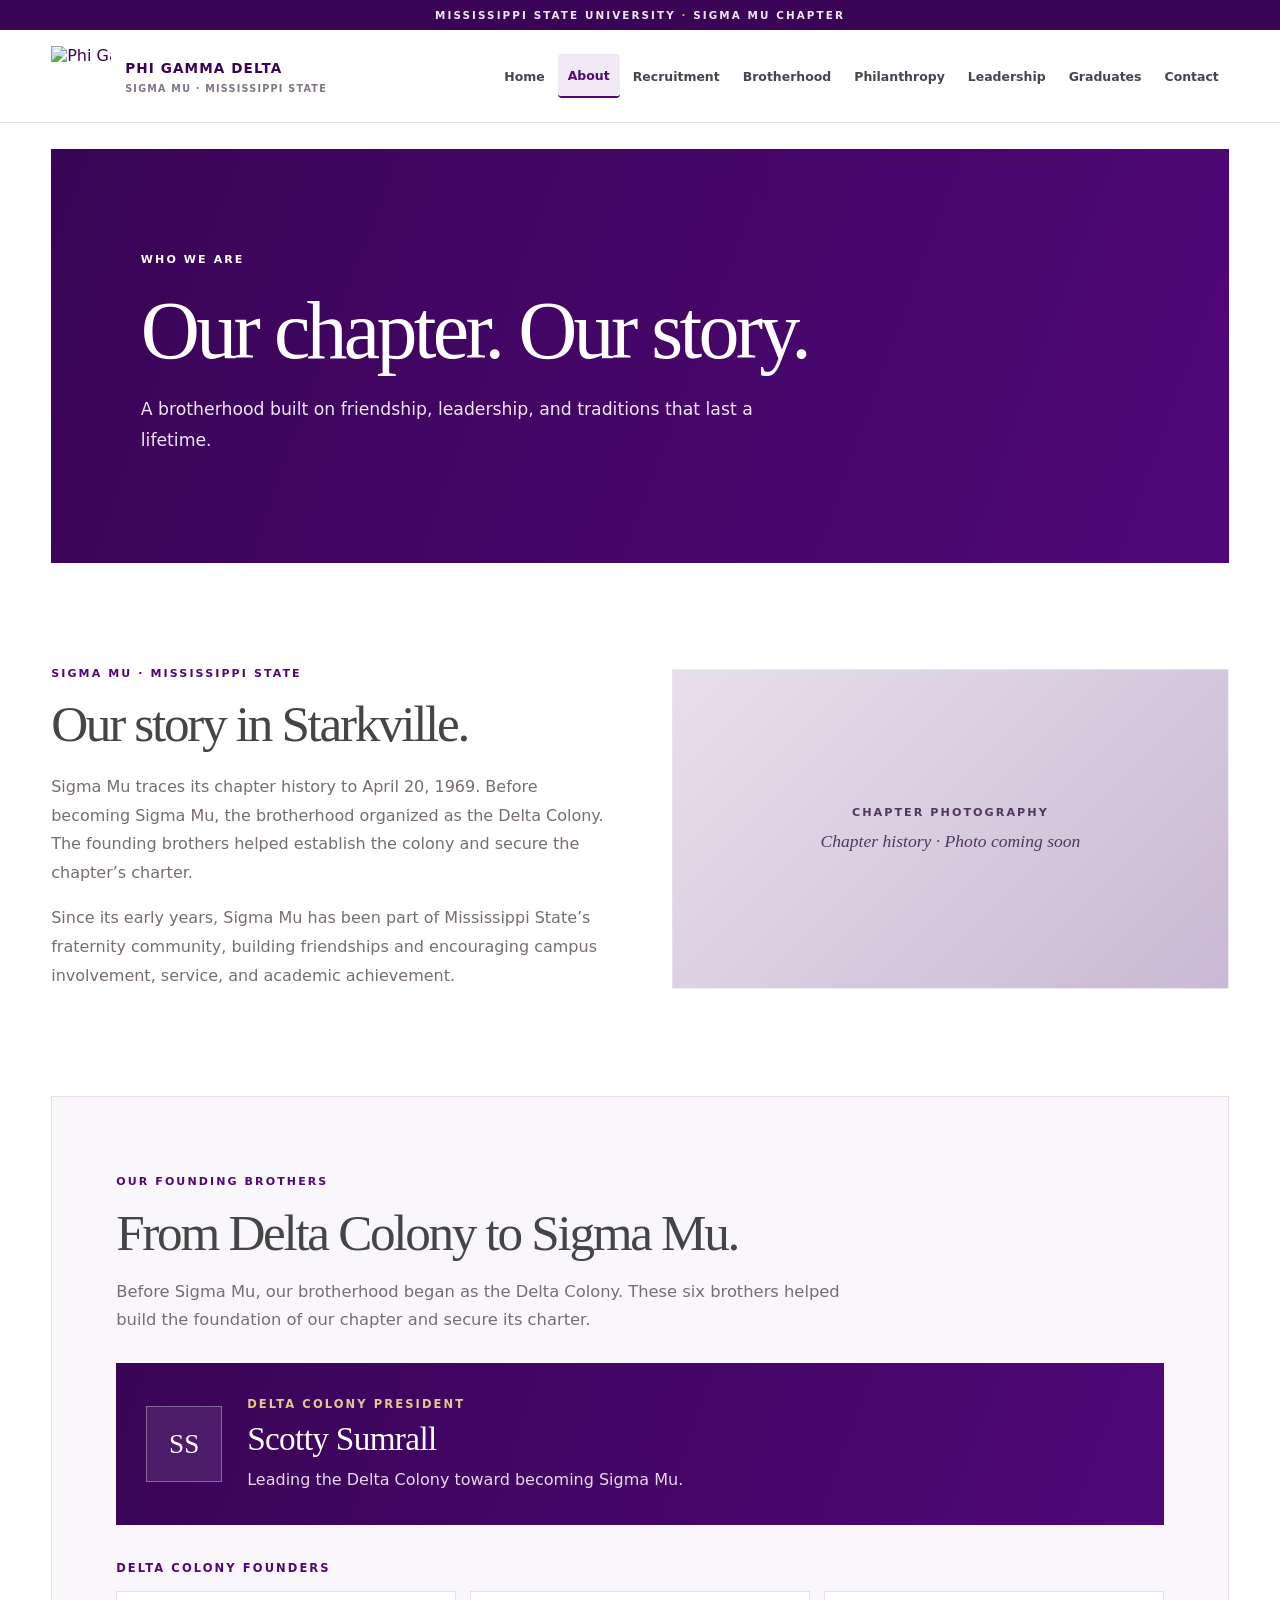
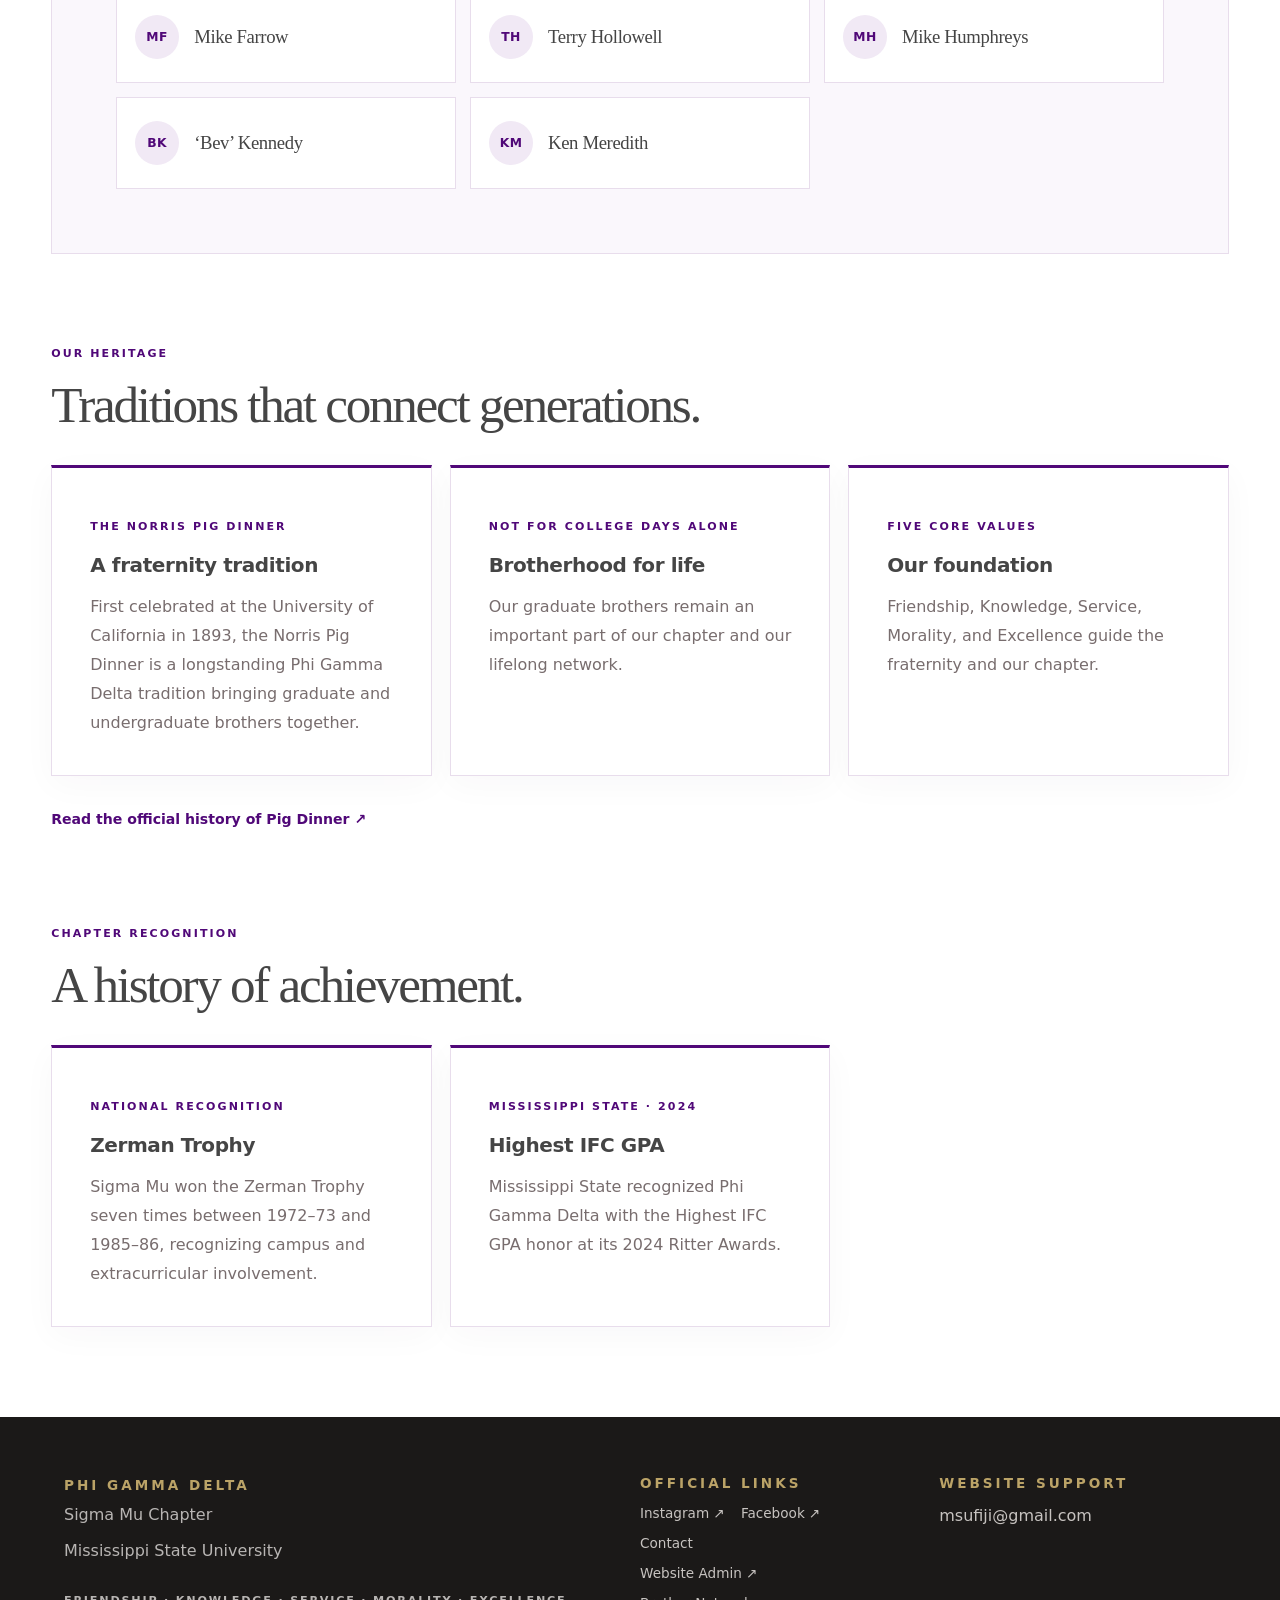
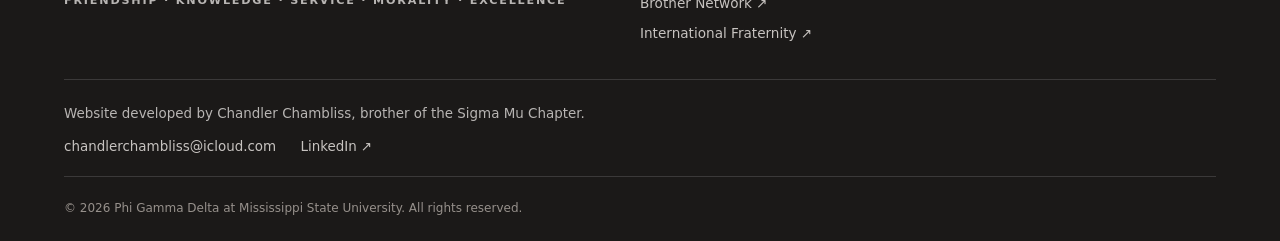
==== about.html @ 1b88b016 "Deploy redesigned Delta Colony founders section" ====
<!doctype html><html lang="en"><head><meta charset="utf-8"><meta name="viewport" content="width=device-width,initial-scale=1"><meta name="theme-color" content="#48206b"><meta name="description" content="Phi Gamma Delta Sigma Mu Chapter at Mississippi State University."><title>About | Phi Gamma Delta · Sigma Mu</title><link rel="stylesheet" href="styles.css?v=20261020-founders-layout2"><link rel="stylesheet" href="site-builder.css"><link rel="icon" type="image/png" href="https://raw.githubusercontent.com/chandrewc/msu-fiji-database/main/Phi%20Gamma%20Delta%20Logo%20Full%20Color%20%28Digital%29%20-%20Icon.png"><link rel="apple-touch-icon" href="https://raw.githubusercontent.com/chandrewc/msu-fiji-database/main/Phi%20Gamma%20Delta%20Logo%20Full%20Color%20%28Digital%29%20-%20Icon.png"></head><body data-page="about"><a class="skip" href="#main">Skip to content</a><div id="site-header"><header class="site-header"><div class="header-inner"><a class="brand" href="index.html"><img class="brand-crest" src="https://raw.githubusercontent.com/chandrewc/msu-fiji-database/main/Phi%20Gamma%20Delta%20Logo%20Full%20Color%20%28Digital%29%20-%20Icon.png" alt="Phi Gamma Delta crest"><span><strong>PHI GAMMA DELTA</strong><small>SIGMA MU · MISSISSIPPI STATE</small></span></a><nav class="site-nav fallback-nav"><a href="index.html">Home</a><a href="about.html">About</a><a href="recruitment.html">Recruitment</a><a href="brotherhood.html">Brotherhood</a><a href="philanthropy.html">Philanthropy</a><a href="leadership.html">Leadership</a><a href="graduates.html">Graduates</a><a href="contact.html">Contact</a></nav></div></header></div><main id="main"><section class="page-banner"><p class="eyebrow">PHI GAMMA DELTA · SIGMA MU</p><h1>About</h1><p>Learn more about the Sigma Mu Chapter at Mississippi State University.</p></section></main><div id="site-footer"><footer><p>Phi Gamma Delta · Sigma Mu · Not for College Days Alone.</p></footer></div><script src="script.js?v=20261020-founders-layout2" defer></script><script type="module" src="site-pages.js?v=20261020-site-revision1"></script></body></html>
---- styles.css ----
:root{--purple:#500878;--royal:#500878;--deep:#390456;--lavender:#f1e9f5;--white:#fff;--cream:#fff;--ink:#454545;--muted:#786d6e;--border:#e8ddec;font-family:"Century Gothic","Avenir Next",Avenir,system-ui,sans-serif;color:var(--ink);background:var(--cream)}*{box-sizing:border-box}html{scroll-behavior:smooth}body{margin:0}a{color:inherit}p{line-height:1.8;color:var(--muted)}h1,h2{font-family:"Minion Pro",Georgia,"Times New Roman",serif;letter-spacing:-.045em;font-weight:500;line-height:1.12}h2{font-size:clamp(2rem,4vw,3.5rem);margin:12px 0 20px}h3{font-size:1.25rem;letter-spacing:-.02em}.skip{position:absolute;left:-9999px}.skip:focus{left:10px;top:10px;background:white;padding:12px;z-index:50}.topline{text-align:center;background:var(--deep);color:#eee5f5;font-size:.65rem;font-weight:800;letter-spacing:.2em;padding:9px}.topline span{color:#c7a6dd}.site-header{position:sticky;top:0;z-index:20;background:#ffffffed;border-bottom:1px solid var(--border);backdrop-filter:blur(14px)}.header-inner{max-width:1400px;margin:auto;padding:15px 4%;min-height:92px;display:flex;align-items:center;justify-content:space-between;gap:20px}.brand{display:flex;gap:14px;align-items:center;text-decoration:none;color:var(--deep);white-space:nowrap}.logo-space{width:56px;height:56px;border:1px dashed #d5c9dc;border-radius:6px;background:#f6f1f9;display:block;flex-shrink:0}.brand strong{font-size:.85rem;letter-spacing:.08em}.brand small{display:block;font-size:.6rem;letter-spacing:.13em;color:#807486;margin-top:6px;font-weight:750}.site-nav{display:flex;align-items:center;gap:3px}.site-nav a{font-size:.78rem;text-decoration:none;font-weight:750;padding:12px 10px;border-radius:4px;color:#4b4252;white-space:nowrap}.site-nav a:hover,.site-nav a[aria-current]{background:var(--lavender);color:var(--purple)}.menu-toggle{display:none;background:var(--purple);color:white;border:0;padding:11px 15px;border-radius:4px;font-weight:700}.eyebrow{font-size:.69rem;letter-spacing:.19em;font-weight:850;color:var(--royal)}main{max-width:1400px;margin:auto;padding:0 4% 90px}.home-hero{display:grid;grid-template-columns:1.12fr .88fr;background:linear-gradient(120deg,#390456,#500878 65%,#67358b);min-height:570px;color:white;margin-top:26px;overflow:hidden}.hero-copy{padding:clamp(35px,5.5vw,88px);display:flex;flex-direction:column;justify-content:center}.hero-copy .eyebrow,.feature-band .eyebrow,.page-banner .eyebrow{color:#dac3eb}.hero-copy h1{font-size:clamp(3.2rem,5.3vw,5.8rem);margin:16px 0 22px;color:white}.hero-copy h1 em{font-weight:400;font-style:italic;color:#e7d8f0}.hero-copy p:not(.eyebrow){color:#eee5f6;max-width:510px;font-size:1.05rem}.hero-visual{padding:24px;display:flex;min-height:420px}.photo-slot{background:linear-gradient(135deg,#e8dfec,#c9b9d3);border:1px solid #ffffff88;width:100%;min-height:320px;display:flex;flex-direction:column;align-items:center;justify-content:center;gap:12px;text-align:center;padding:30px;color:#51375f}.photo-slot span{font-size:.7rem;letter-spacing:.18em;font-weight:850}.photo-slot small{font-family:Georgia,serif;font-style:italic;font-size:1.1rem}.hero-visual .photo-slot{background:linear-gradient(145deg,#9275ac,#e1d1e9);border:1px solid #ffffff4d}.actions{display:flex;flex-wrap:wrap;gap:12px;margin-top:24px}.btn{display:inline-block;text-decoration:none;padding:15px 23px;border-radius:4px;font-size:.85rem;font-weight:800;transition:transform .2s,box-shadow .2s}.btn:hover{transform:translateY(-2px);box-shadow:0 8px 20px #130b2120}.btn-white{background:white;color:var(--purple)}.btn-outline{border:1px solid #d8c4e5;color:white}.btn-purple{background:var(--purple);color:white}.text-link{display:inline-block;color:var(--purple);font-weight:800;font-size:.88rem;text-decoration:none;margin-top:15px}.text-link:hover{text-decoration:underline}.section,.welcome{margin-top:90px}.split{display:grid;grid-template-columns:1fr 1fr;gap:clamp(28px,5vw,80px);align-items:center}.welcome{padding:12px 2%}.welcome p{font-size:1.03rem}.cards{display:grid;grid-template-columns:repeat(3,minmax(0,1fr));gap:18px;margin-top:32px}.card{background:white;border:1px solid var(--border);padding:clamp(24px,3vw,38px);box-shadow:0 9px 32px #34213e08}.card h3{margin:16px 0 12px}.card p{margin-bottom:0}.feature-band{margin-top:95px;background:linear-gradient(120deg,#390456,#500878);color:white;padding:clamp(35px,5vw,65px);display:flex;align-items:center;justify-content:space-between;gap:25px}.feature-band h2{color:white}.feature-band p:not(.eyebrow){color:#e8d9f2}.feature-band .btn{flex-shrink:0}.page-banner{margin-top:26px;background:linear-gradient(110deg,#390456,#500878);padding:clamp(48px,7vw,90px);color:white}.page-banner h1{font-size:clamp(3.3rem,6.4vw,6.5rem);margin:15px 0}.page-banner p:not(.eyebrow){color:#f0e6f7;font-size:1.08rem;max-width:670px}.muted{font-size:.88rem}footer{background:#390456;color:#eee7f4;padding:60px 4% 22px}.footer-inner{max-width:1290px;margin:auto;display:flex;justify-content:space-between;gap:30px}.footer-inner strong{letter-spacing:.12em}.footer-inner p{color:#cfc3d7;margin:7px 0}.footer-inner .motto{font-family:Georgia,serif;font-size:1.4rem;font-style:italic;margin-top:25px}.footer-links{display:grid;grid-template-columns:repeat(2,auto);gap:18px 35px;align-content:start}.footer-links a{text-decoration:none;color:#f1e7f7;font-size:.85rem}.copyright{max-width:1290px;margin:55px auto 0;padding-top:20px;border-top:1px solid #ffffff26;color:#baaac5;font-size:.75rem}@media(max-width:1150px){.site-nav a{padding:10px 7px;font-size:.73rem}.brand strong{font-size:.76rem}}@media(max-width:950px){.header-inner{min-height:75px;flex-wrap:wrap}.menu-toggle{display:block;margin-left:auto}.site-nav{display:none;flex-direction:column;align-items:stretch;width:100%;padding:10px 0}.site-nav.open{display:flex}.site-nav a{padding:12px;font-size:.85rem}.home-hero{grid-template-columns:1fr}.hero-visual{min-height:300px}.hero-visual .photo-slot{min-height:290px}.cards{grid-template-columns:repeat(2,minmax(0,1fr))}}@media(max-width:620px){.topline{font-size:.55rem}.brand strong{font-size:.7rem}.brand small{font-size:.52rem}.logo-space{width:44px;height:44px}.hero-copy{padding:40px 28px}.hero-copy h1{font-size:clamp(2.9rem,11vw,4.2rem)}.hero-visual{padding:14px;min-height:250px}.hero-visual .photo-slot{min-height:230px}.split,.cards{grid-template-columns:1fr}.section,.welcome{margin-top:55px}.feature-band{margin-top:60px;flex-direction:column;align-items:flex-start}.page-banner{padding:48px 30px}.footer-inner{flex-direction:column}.footer-links{grid-template-columns:1fr 1fr}}
/* Official crest displayed in original colors, without modification */
.brand-crest{width:60px;height:60px;object-fit:contain;flex-shrink:0;display:block}
@media(max-width:620px){.brand-crest{width:46px;height:46px}}

/* Phi Gamma Delta 2021 graphic standards: Pantone 2607 C / #500878, supplemental #454545 #786d6e #dba900 */
:root{--gold:#dba900}
.eyebrow{color:var(--purple)}.hero-copy .eyebrow,.feature-band .eyebrow,.page-banner .eyebrow{color:#fff}
.topline span{color:var(--gold)}
.card{border-top:3px solid var(--purple)}
.btn-white{color:#500878}
.site-nav a[aria-current]{border-bottom:2px solid var(--purple)}

/* Center the last two values in the five-value grid. */
.section:has(> .cards > .card:nth-child(5)) > .cards > .card:nth-child(4){grid-column:1 / 2}
.section:has(> .cards > .card:nth-child(5)) > .cards > .card:nth-child(5){grid-column:2 / 3}
@media(min-width:801px){.section:has(> .cards > .card:nth-child(5)) > .cards{grid-template-columns:repeat(6,minmax(0,1fr))}.section:has(> .cards > .card:nth-child(5)) > .cards > .card{grid-column:span 2}.section:has(> .cards > .card:nth-child(5)) > .cards > .card:nth-child(4){grid-column:2 / span 2}.section:has(> .cards > .card:nth-child(5)) > .cards > .card:nth-child(5){grid-column:4 / span 2}}
@media(max-width:800px){.section:has(> .cards > .card:nth-child(5)) > .cards > .card:nth-child(4),.section:has(> .cards > .card:nth-child(5)) > .cards > .card:nth-child(5){grid-column:auto}}
.philanthropy-events .photo-slot,.officer-grid .photo-slot{min-height:220px}.officer-grid .card{text-align:center}

/* Mobile usability: navigation, touch targets, responsive content and overflow. */
html,body{max-width:100%;overflow-x:clip}
img,video,iframe{max-width:100%}
.site-header .header-inner{min-width:0}
.site-nav a{min-height:44px;display:inline-flex;align-items:center}.menu-toggle{min-height:44px;align-items:center;justify-content:center}
@media(max-width:950px){
 .site-header .header-inner{flex-wrap:wrap;min-height:76px;position:relative}
 .site-header .brand{min-width:0;max-width:calc(100% - 100px);white-space:normal}
 .site-header .brand strong{overflow-wrap:anywhere}
 .site-header .menu-toggle{display:inline-flex;align-items:center;justify-content:center;margin-left:auto}
 .site-header .site-nav{display:none;flex-basis:100%;width:100%;flex-direction:column;align-items:stretch;gap:3px;padding:12px 0 5px;border-top:1px solid var(--border)}
 .site-header .site-nav.open{display:flex}
 .site-header .site-nav a{width:100%;padding:12px 14px;font-size:.95rem}
}
@media(max-width:700px){
 .site-header .header-inner{padding:10px 4%}
 .site-header .brand-crest{width:44px;height:44px}
 .topline{letter-spacing:.08em}
 .home-hero,.split,.cards,.footer-inner{grid-template-columns:minmax(0,1fr)}
 .home-hero>* ,.split>* ,.cards>*{min-width:0}
 .hero-copy h1,.page-banner h1{overflow-wrap:break-word;font-size:clamp(2.25rem,9vw,3.5rem)}
 .hero-copy,.page-banner{padding:36px 22px}
 .section,.welcome{padding-left:18px;padding-right:18px}
 .section .cards{grid-template-columns:minmax(0,1fr)}
 .section .cards .card{grid-column:auto!important}
 .actions{display:flex;flex-wrap:wrap;gap:12px}
 .actions .btn{max-width:100%;white-space:normal;text-align:center}
 .feature-band{padding:35px 22px}
 .footer-links{grid-template-columns:repeat(2,minmax(0,1fr))}
 .footer-links a{overflow-wrap:anywhere}
}
@media(max-width:390px){.footer-links{grid-template-columns:1fr}.brand small{letter-spacing:.04em}.topline{font-size:.52rem}}

/* Responsive layout consistency: desktop navigation stays desktop until 950px.
   Previous shared touch-target rule accidentally made mobile toggle visible on desktop. */
@media(min-width:951px){
 .site-header .menu-toggle{display:none!important}
 .site-header .header-inner{flex-wrap:nowrap}
 .site-header .site-nav{display:flex!important;flex-direction:row;align-items:center;flex-basis:auto;width:auto;border-top:0;padding:0;gap:3px}
 .site-header .site-nav a{width:auto;white-space:nowrap}
 .home-hero{grid-template-columns:1.12fr .88fr}
}
@media(max-width:950px){
 .site-header .menu-toggle{display:inline-flex}
 .site-header .site-nav{display:none}
 .site-header .site-nav.open{display:flex}
 .site-header .site-nav a{display:flex}
 .home-hero{grid-template-columns:minmax(0,1fr)}
 .site-header .header-inner{gap:12px}
}
@media(max-width:700px){
 .footer-inner{display:flex;flex-direction:column;gap:30px}
 .feature-band{flex-direction:column;align-items:flex-start}
 .feature-band .btn{flex-shrink:1}
 .home-hero{min-height:0}
 .hero-visual{min-height:260px}
 .site-header .brand{max-width:calc(100% - 110px)}
}

/* Recruitment chair portrait: full image, responsive alongside introduction. */
.rush-chair{align-items:center}.rush-chair-photo{min-width:0}.rush-chair-photo img{display:block;width:100%;max-height:660px;object-fit:contain;object-position:center;background:#f1e9f5;border-radius:5px}.rush-chair a[href^='tel:']{color:#500878;font-weight:800}@media(max-width:950px){.rush-chair{grid-template-columns:minmax(0,1fr)}.rush-chair-photo img{max-height:540px}}

/* Photos placed through the original-layout editor retain responsive proportions. */
.original-uploaded-photo{display:block;width:100%;height:auto;max-height:650px;object-fit:contain;border-radius:5px;margin:0 auto}

/* Dynamic chapter cabinet and executive profiles */
.chapter-officer-section .officer-grid{display:grid;grid-template-columns:repeat(auto-fit,minmax(220px,1fr));gap:22px}.chapter-officer-section .officer-card{min-width:0}.chapter-officer-photo{width:100%;height:245px;object-fit:cover;border-radius:4px;margin-bottom:14px}.chapter-officer-section .officer-card h3{margin:8px 0}.chapter-officer-section .officer-card p{margin:0}.chapter-recruitment-dates p{white-space:pre-line}@media(max-width:650px){.chapter-officer-section .officer-grid{grid-template-columns:1fr 1fr;gap:12px}.chapter-officer-photo{height:175px}}@media(max-width:430px){.chapter-officer-section .officer-grid{grid-template-columns:1fr}}

/* Responsive images managed through the chapter website dashboard */
.managed-site-photo{display:block;width:100%;max-width:100%;height:auto;max-height:600px;object-fit:cover;border-radius:5px}.philanthropy-events .managed-site-photo{height:230px;object-fit:cover}.home-hero .managed-site-photo{height:100%;min-height:300px;object-fit:cover}.brother-of-month .managed-site-photo{max-height:430px}.rush-chair-photo img{max-width:100%;height:auto;object-fit:cover}@media(max-width:700px){.home-hero .managed-site-photo{min-height:220px}.philanthropy-events .managed-site-photo{height:200px}}

/* Updated chapter footer inspired by the supplied reference, using Sigma Mu branding */
.chapter-footer{background:#1b1918;color:#d6d1ca;padding:58px 5% 26px}.chapter-footer .footer-inner{max-width:1320px;display:grid;grid-template-columns:minmax(0,1.6fr) minmax(190px,.75fr) minmax(230px,.85fr);gap:55px}.chapter-footer strong{color:#bba367;font-size:.85rem;letter-spacing:.22em}.chapter-footer p{color:#b8b5b3}.chapter-footer .footer-values{letter-spacing:.16em;font-size:.7rem;font-weight:700;margin-top:25px}.chapter-footer .footer-links{display:flex;flex-direction:column;gap:14px}.chapter-footer a{color:#c7c3c0;text-decoration:none;overflow-wrap:anywhere}.chapter-footer a:hover{color:white;text-decoration:underline}.chapter-footer .footer-social{display:flex;gap:16px;flex-wrap:wrap}.chapter-footer .footer-support{display:flex;flex-direction:column;gap:15px}.chapter-footer .footer-credit{max-width:1320px;margin:38px auto 0;padding:22px 0;border-top:1px solid #ffffff24;border-bottom:1px solid #ffffff24;font-size:.84rem}.chapter-footer .footer-credit p{margin:0 0 12px}.chapter-footer .footer-credit a{display:inline-block;margin-right:20px}.chapter-footer .copyright{max-width:1320px;margin:0 auto;border:0;padding-top:24px;color:#96908b}
.contact-top-grid{display:grid;grid-template-columns:1fr 1fr;gap:25px}.contact-top-grid .card{min-height:280px}.contact-top-grid .card h2{font-size:clamp(1.7rem,3vw,2.4rem)}.contact-card-grid{display:grid;grid-template-columns:repeat(4,minmax(0,1fr));gap:20px}.contact-card-grid .card{display:flex;flex-direction:column;gap:8px;min-width:0}.contact-card-grid .card h3{margin:0}.contact-card-grid .card p{margin:0}.contact-card-grid .contact-email{margin-top:auto;padding-top:20px;color:var(--purple);overflow-wrap:anywhere;font-size:.88rem;font-weight:700}.officer-email{display:block;margin-top:12px;color:var(--purple);overflow-wrap:anywhere}.philanthropy-impact .impact-feature{padding:35px;background:#f5eff9;border-left:5px solid var(--purple)}.impact-number{display:block;color:var(--purple);font-size:clamp(2.6rem,6vw,4.8rem);font-family:Georgia,serif}.impact-year-grid{display:grid;grid-template-columns:repeat(auto-fit,minmax(210px,1fr));gap:16px}.impact-year-grid .card strong{font-size:1.8rem;color:var(--purple)}
@media(max-width:900px){.chapter-footer .footer-inner{grid-template-columns:1fr 1fr}.chapter-footer .footer-about{grid-column:1/-1}.contact-card-grid{grid-template-columns:repeat(2,minmax(0,1fr))}}
@media(max-width:620px){.chapter-footer .footer-inner,.contact-top-grid,.contact-card-grid{grid-template-columns:1fr}.chapter-footer .footer-about{grid-column:auto}.contact-top-grid .card{min-height:auto}}

/* Delta Colony founding brothers */
.delta-founders{background:#faf7fc;border:1px solid #e8ddec;padding:clamp(26px,5vw,64px)}.founders-heading{max-width:760px;margin-bottom:30px}.founders-heading h2{margin:12px 0 16px}.founders-heading>p:last-child{font-size:1.02rem;line-height:1.7}.founder-president{display:flex;align-items:center;gap:25px;background:linear-gradient(110deg,#390456,#500878);padding:30px;color:white;margin:24px 0 36px}.founder-president h3{font-family:Georgia,serif;font-size:clamp(1.5rem,2.6vw,2.1rem);font-weight:400;margin:8px 0}.founder-president p{color:#e7d8ee;margin:0}.founder-monogram{width:76px;height:76px;flex:0 0 76px;display:grid;place-items:center;border:1px solid #ffffff55;background:#ffffff18;color:white;font-family:Georgia,serif;font-size:1.7rem}.founder-role,.founders-group-label{font-size:.72rem;letter-spacing:.18em;font-weight:850}.founder-role{color:#e2c98b}.founders-group-label{color:#500878;margin-bottom:16px}.founders-list{display:grid;grid-template-columns:repeat(3,minmax(0,1fr));gap:14px}.founder-person{display:flex;align-items:center;gap:15px;min-height:92px;background:#fff;border:1px solid #e8ddec;padding:16px 18px}.founder-person h3{font-family:Georgia,serif;font-size:1.17rem;font-weight:500;line-height:1.25;margin:0}.founder-initials{display:grid;place-items:center;flex:0 0 44px;width:44px;height:44px;border-radius:50%;background:#f1e9f5;color:#500878;font-size:.77rem;font-weight:800;letter-spacing:.04em}@media(max-width:850px){.founders-list{grid-template-columns:repeat(2,minmax(0,1fr))}}@media(max-width:560px){.founders-list{grid-template-columns:1fr}.founder-president{padding:22px;gap:16px}.founder-monogram{width:55px;height:55px;flex-basis:55px;font-size:1.25rem}.founder-person{min-height:76px}}
---- site-builder.css ----
.site-block{margin:0 auto;padding:65px 5%;color:#454545}.site-block-inner{max-width:1250px;margin:auto}.site-block h1,.site-block h2{font-family:"Minion Pro",Georgia,serif;line-height:1.12}.site-block h1{font-size:clamp(2.8rem,6vw,5.6rem)}.site-block h2{font-size:clamp(2rem,4vw,3.5rem)}.site-block p{font-size:1.06rem;line-height:1.8}.site-block .site-photo{max-width:100%;width:100%;object-fit:cover;border-radius:5px;max-height:600px}.site-block.hero{background:#500878;color:white;min-height:380px}.site-block.hero p,.site-block.purple-bg p{color:#f0e5f5}.site-block.hero .site-block-inner,.site-block.split .site-block-inner{display:grid;grid-template-columns:repeat(2,minmax(0,1fr));gap:48px;align-items:center}.site-block.hero .site-block-inner:not(:has(img)){display:block;max-width:1100px}.site-block.hero h1{color:white}.site-block.purple-bg{background:#500878;color:white}.site-block.soft-bg{background:#f1e9f5}.site-block.centered{text-align:center}.site-block .site-eyebrow{font-weight:800;text-transform:uppercase;letter-spacing:.14em;font-size:.75rem;color:#dba900}.site-block .btn{display:inline-block;margin-top:15px}.site-block.purple-bg .btn,.site-block.hero .btn{background:white;color:#500878}.site-block.image{padding:30px 5%}.site-block.image .site-photo{max-height:800px}.site-card-grid{display:grid;grid-template-columns:repeat(3,minmax(0,1fr));gap:24px;margin-top:26px}.site-card{padding:25px;border:1px solid #e8ddec;border-top:4px solid #500878;border-radius:6px;background:white;color:#454545}.site-card p{color:#786d6e}.site-card img{height:200px}.site-block.quote blockquote{font-family:Georgia,serif;font-size:clamp(2rem,4vw,3.6rem);line-height:1.3;margin:0}.site-block.spacer{padding:0}.site-block.space-small{height:30px}.site-block.space-medium{height:70px}.site-block.space-large{height:130px}@media(max-width:800px){.site-block.hero .site-block-inner,.site-block.split .site-block-inner{grid-template-columns:1fr}.site-card-grid{grid-template-columns:1fr}.site-block{padding:42px 6%}}
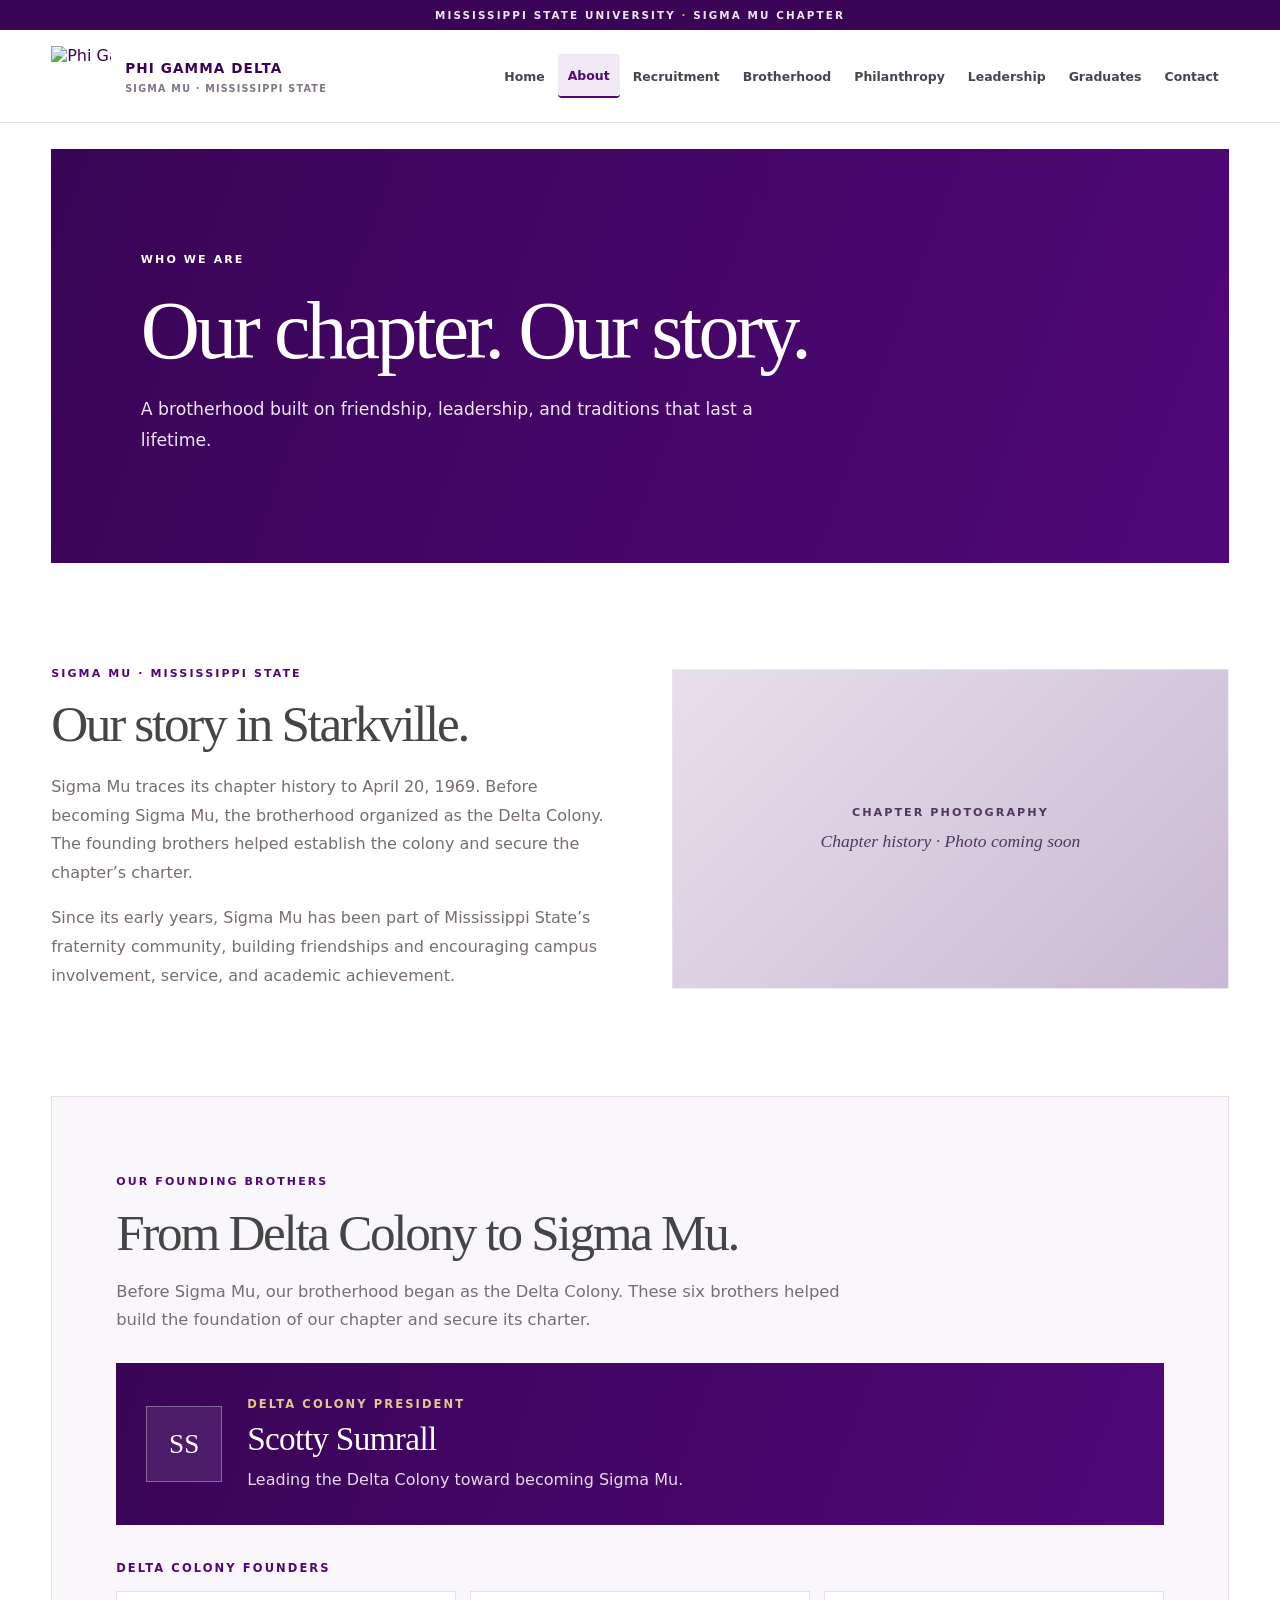
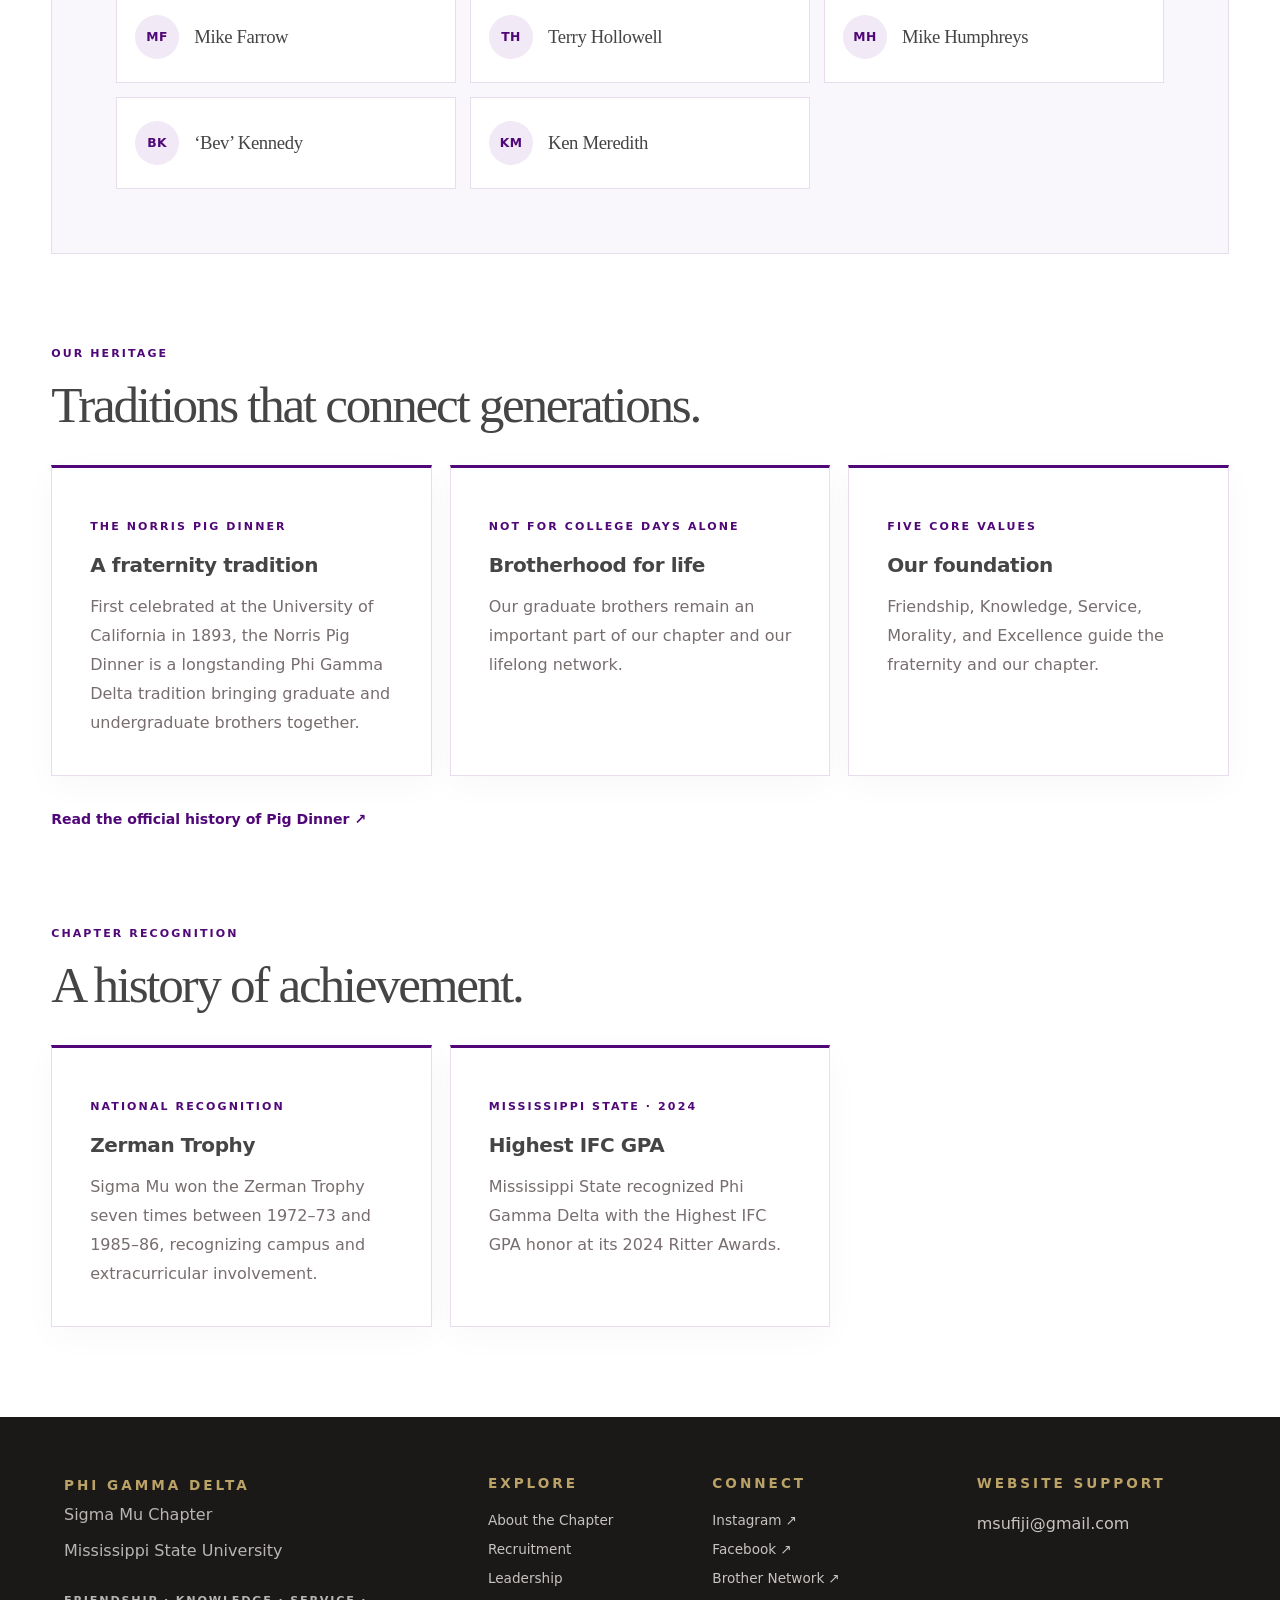
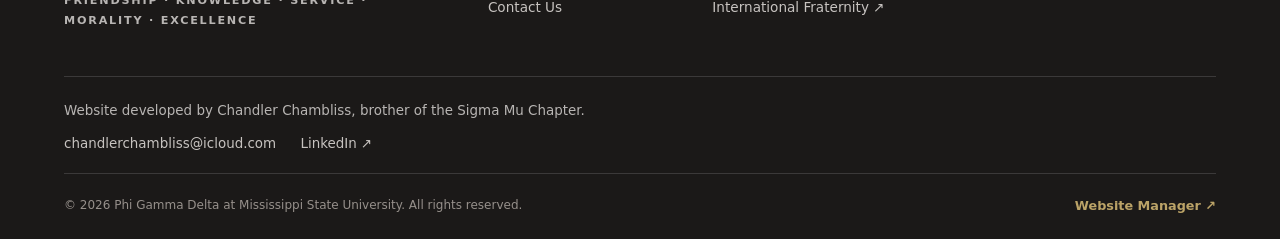
==== commit fd9c4d7c: "Deploy reorganized footer links" ====
--- a/about.html
+++ b/about.html
@@ -1 +1 @@
-<!doctype html><html lang="en"><head><meta charset="utf-8"><meta name="viewport" content="width=device-width,initial-scale=1"><meta name="theme-color" content="#48206b"><meta name="description" content="Phi Gamma Delta Sigma Mu Chapter at Mississippi State University."><title>About | Phi Gamma Delta · Sigma Mu</title><link rel="stylesheet" href="styles.css?v=20261020-founders-layout2"><link rel="stylesheet" href="site-builder.css"><link rel="icon" type="image/png" href="https://raw.githubusercontent.com/chandrewc/msu-fiji-database/main/Phi%20Gamma%20Delta%20Logo%20Full%20Color%20%28Digital%29%20-%20Icon.png"><link rel="apple-touch-icon" href="https://raw.githubusercontent.com/chandrewc/msu-fiji-database/main/Phi%20Gamma%20Delta%20Logo%20Full%20Color%20%28Digital%29%20-%20Icon.png"></head><body data-page="about"><a class="skip" href="#main">Skip to content</a><div id="site-header"><header class="site-header"><div class="header-inner"><a class="brand" href="index.html"><img class="brand-crest" src="https://raw.githubusercontent.com/chandrewc/msu-fiji-database/main/Phi%20Gamma%20Delta%20Logo%20Full%20Color%20%28Digital%29%20-%20Icon.png" alt="Phi Gamma Delta crest"><span><strong>PHI GAMMA DELTA</strong><small>SIGMA MU · MISSISSIPPI STATE</small></span></a><nav class="site-nav fallback-nav"><a href="index.html">Home</a><a href="about.html">About</a><a href="recruitment.html">Recruitment</a><a href="brotherhood.html">Brotherhood</a><a href="philanthropy.html">Philanthropy</a><a href="leadership.html">Leadership</a><a href="graduates.html">Graduates</a><a href="contact.html">Contact</a></nav></div></header></div><main id="main"><section class="page-banner"><p class="eyebrow">PHI GAMMA DELTA · SIGMA MU</p><h1>About</h1><p>Learn more about the Sigma Mu Chapter at Mississippi State University.</p></section></main><div id="site-footer"><footer><p>Phi Gamma Delta · Sigma Mu · Not for College Days Alone.</p></footer></div><script src="script.js?v=20261020-founders-layout2" defer></script><script type="module" src="site-pages.js?v=20261020-site-revision1"></script></body></html>+<!doctype html><html lang="en"><head><meta charset="utf-8"><meta name="viewport" content="width=device-width,initial-scale=1"><meta name="theme-color" content="#48206b"><meta name="description" content="Phi Gamma Delta Sigma Mu Chapter at Mississippi State University."><title>About | Phi Gamma Delta · Sigma Mu</title><link rel="stylesheet" href="styles.css?v=20261020-footer-nav4"><link rel="stylesheet" href="site-builder.css"><link rel="icon" type="image/png" href="https://raw.githubusercontent.com/chandrewc/msu-fiji-database/main/Phi%20Gamma%20Delta%20Logo%20Full%20Color%20%28Digital%29%20-%20Icon.png"><link rel="apple-touch-icon" href="https://raw.githubusercontent.com/chandrewc/msu-fiji-database/main/Phi%20Gamma%20Delta%20Logo%20Full%20Color%20%28Digital%29%20-%20Icon.png"></head><body data-page="about"><a class="skip" href="#main">Skip to content</a><div id="site-header"><header class="site-header"><div class="header-inner"><a class="brand" href="index.html"><img class="brand-crest" src="https://raw.githubusercontent.com/chandrewc/msu-fiji-database/main/Phi%20Gamma%20Delta%20Logo%20Full%20Color%20%28Digital%29%20-%20Icon.png" alt="Phi Gamma Delta crest"><span><strong>PHI GAMMA DELTA</strong><small>SIGMA MU · MISSISSIPPI STATE</small></span></a><nav class="site-nav fallback-nav"><a href="index.html">Home</a><a href="about.html">About</a><a href="recruitment.html">Recruitment</a><a href="brotherhood.html">Brotherhood</a><a href="philanthropy.html">Philanthropy</a><a href="leadership.html">Leadership</a><a href="graduates.html">Graduates</a><a href="contact.html">Contact</a></nav></div></header></div><main id="main"><section class="page-banner"><p class="eyebrow">PHI GAMMA DELTA · SIGMA MU</p><h1>About</h1><p>Learn more about the Sigma Mu Chapter at Mississippi State University.</p></section></main><div id="site-footer"><footer><p>Phi Gamma Delta · Sigma Mu · Not for College Days Alone.</p></footer></div><script src="script.js?v=20261020-footer-nav4" defer></script><script type="module" src="site-pages.js?v=20261020-site-revision1"></script></body></html>
--- a/styles.css
+++ b/styles.css
@@ -97,3 +97,6 @@
 
 /* Delta Colony founding brothers */
 .delta-founders{background:#faf7fc;border:1px solid #e8ddec;padding:clamp(26px,5vw,64px)}.founders-heading{max-width:760px;margin-bottom:30px}.founders-heading h2{margin:12px 0 16px}.founders-heading>p:last-child{font-size:1.02rem;line-height:1.7}.founder-president{display:flex;align-items:center;gap:25px;background:linear-gradient(110deg,#390456,#500878);padding:30px;color:white;margin:24px 0 36px}.founder-president h3{font-family:Georgia,serif;font-size:clamp(1.5rem,2.6vw,2.1rem);font-weight:400;margin:8px 0}.founder-president p{color:#e7d8ee;margin:0}.founder-monogram{width:76px;height:76px;flex:0 0 76px;display:grid;place-items:center;border:1px solid #ffffff55;background:#ffffff18;color:white;font-family:Georgia,serif;font-size:1.7rem}.founder-role,.founders-group-label{font-size:.72rem;letter-spacing:.18em;font-weight:850}.founder-role{color:#e2c98b}.founders-group-label{color:#500878;margin-bottom:16px}.founders-list{display:grid;grid-template-columns:repeat(3,minmax(0,1fr));gap:14px}.founder-person{display:flex;align-items:center;gap:15px;min-height:92px;background:#fff;border:1px solid #e8ddec;padding:16px 18px}.founder-person h3{font-family:Georgia,serif;font-size:1.17rem;font-weight:500;line-height:1.25;margin:0}.founder-initials{display:grid;place-items:center;flex:0 0 44px;width:44px;height:44px;border-radius:50%;background:#f1e9f5;color:#500878;font-size:.77rem;font-weight:800;letter-spacing:.04em}@media(max-width:850px){.founders-list{grid-template-columns:repeat(2,minmax(0,1fr))}}@media(max-width:560px){.founders-list{grid-template-columns:1fr}.founder-president{padding:22px;gap:16px}.founder-monogram{width:55px;height:55px;flex-basis:55px;font-size:1.25rem}.founder-person{min-height:76px}}
+
+/* Footer navigation organization */
+.chapter-footer .footer-inner{margin:0 auto;grid-template-columns:minmax(220px,1.45fr) minmax(135px,.7fr) minmax(155px,.85fr) minmax(200px,.9fr);gap:clamp(22px,3vw,52px)}.chapter-footer .footer-links{gap:13px}.chapter-footer .footer-links strong,.chapter-footer .footer-support strong{margin-bottom:8px}.chapter-footer .copyright{display:flex;align-items:center;justify-content:space-between;gap:16px;flex-wrap:wrap}.chapter-footer .footer-manager-link{color:#bba367;font-size:.8rem;font-weight:700;white-space:nowrap}@media(max-width:1000px){.chapter-footer .footer-inner{grid-template-columns:repeat(2,minmax(0,1fr))}.chapter-footer .footer-about{grid-column:auto}}@media(max-width:560px){.chapter-footer .footer-inner{grid-template-columns:1fr 1fr;gap:32px 18px}.chapter-footer .footer-about,.chapter-footer .footer-support{grid-column:1/-1}.chapter-footer .copyright{align-items:flex-start;flex-direction:column}}
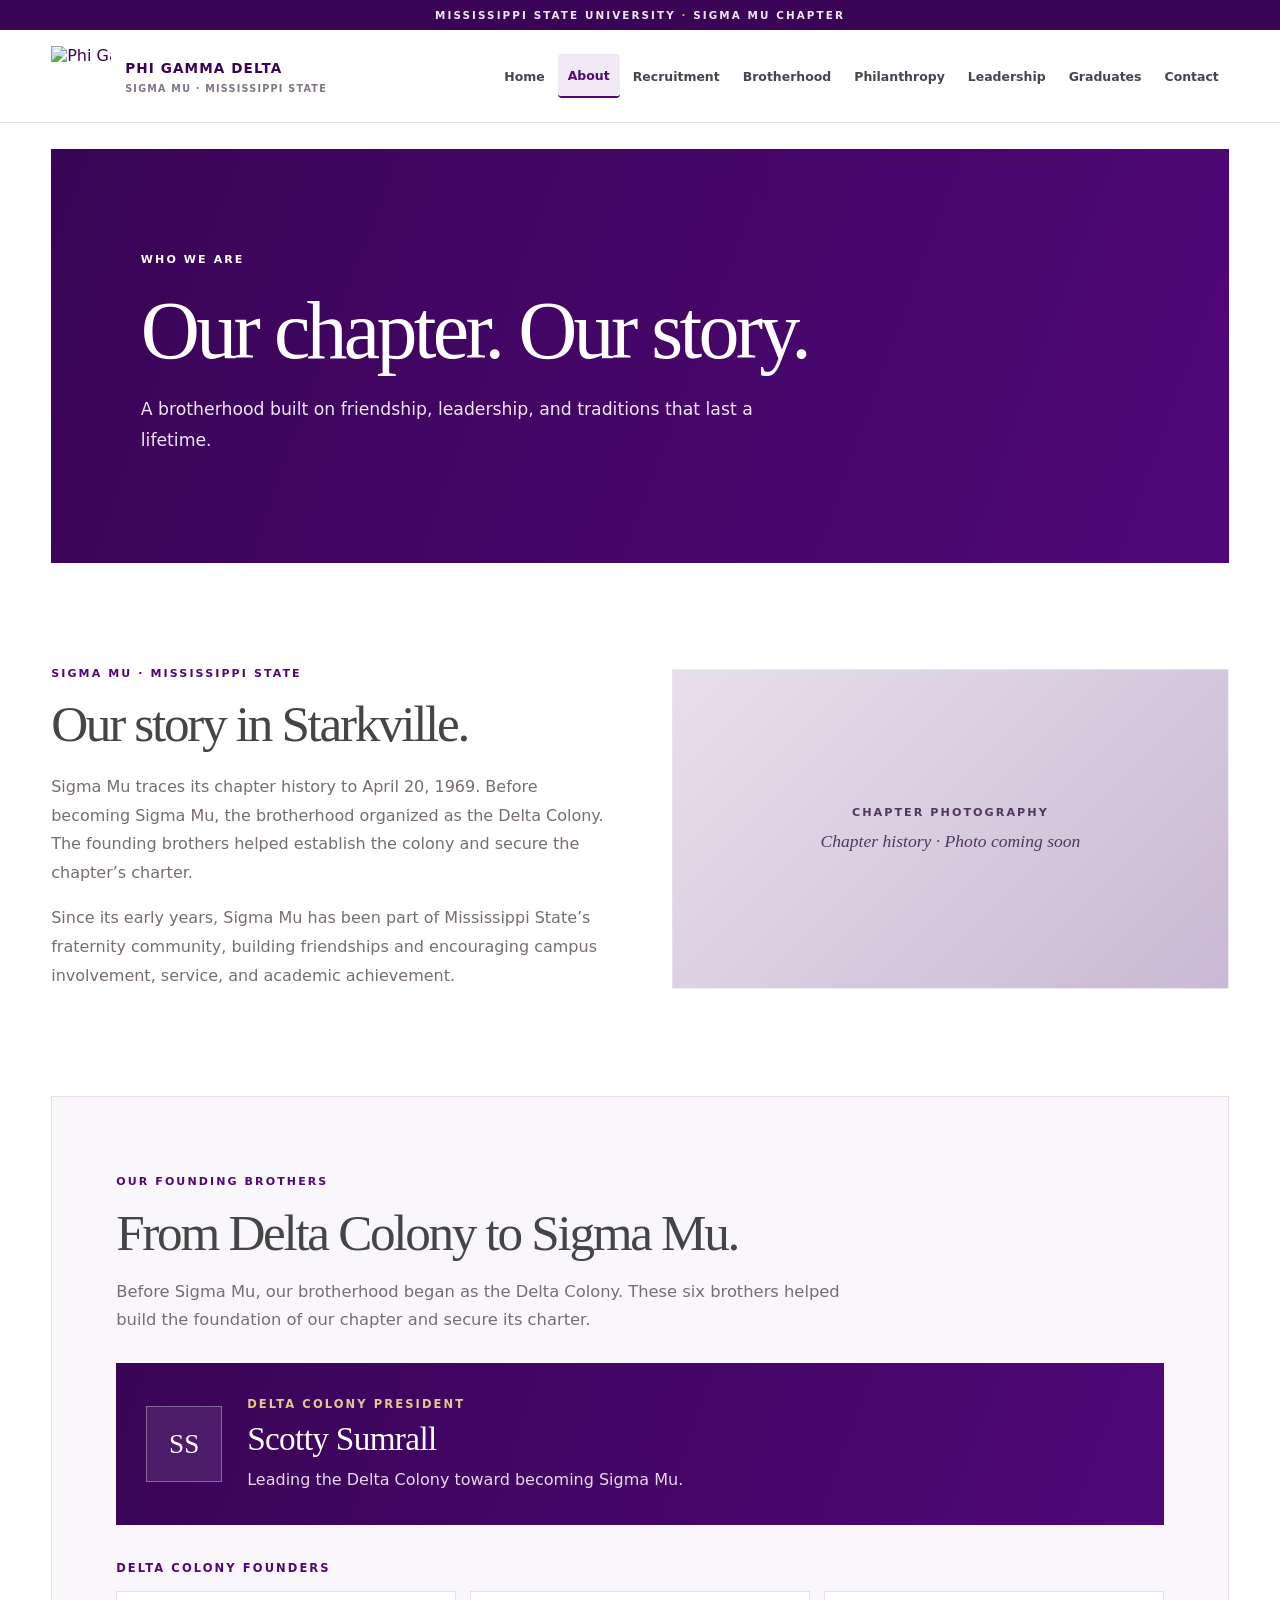
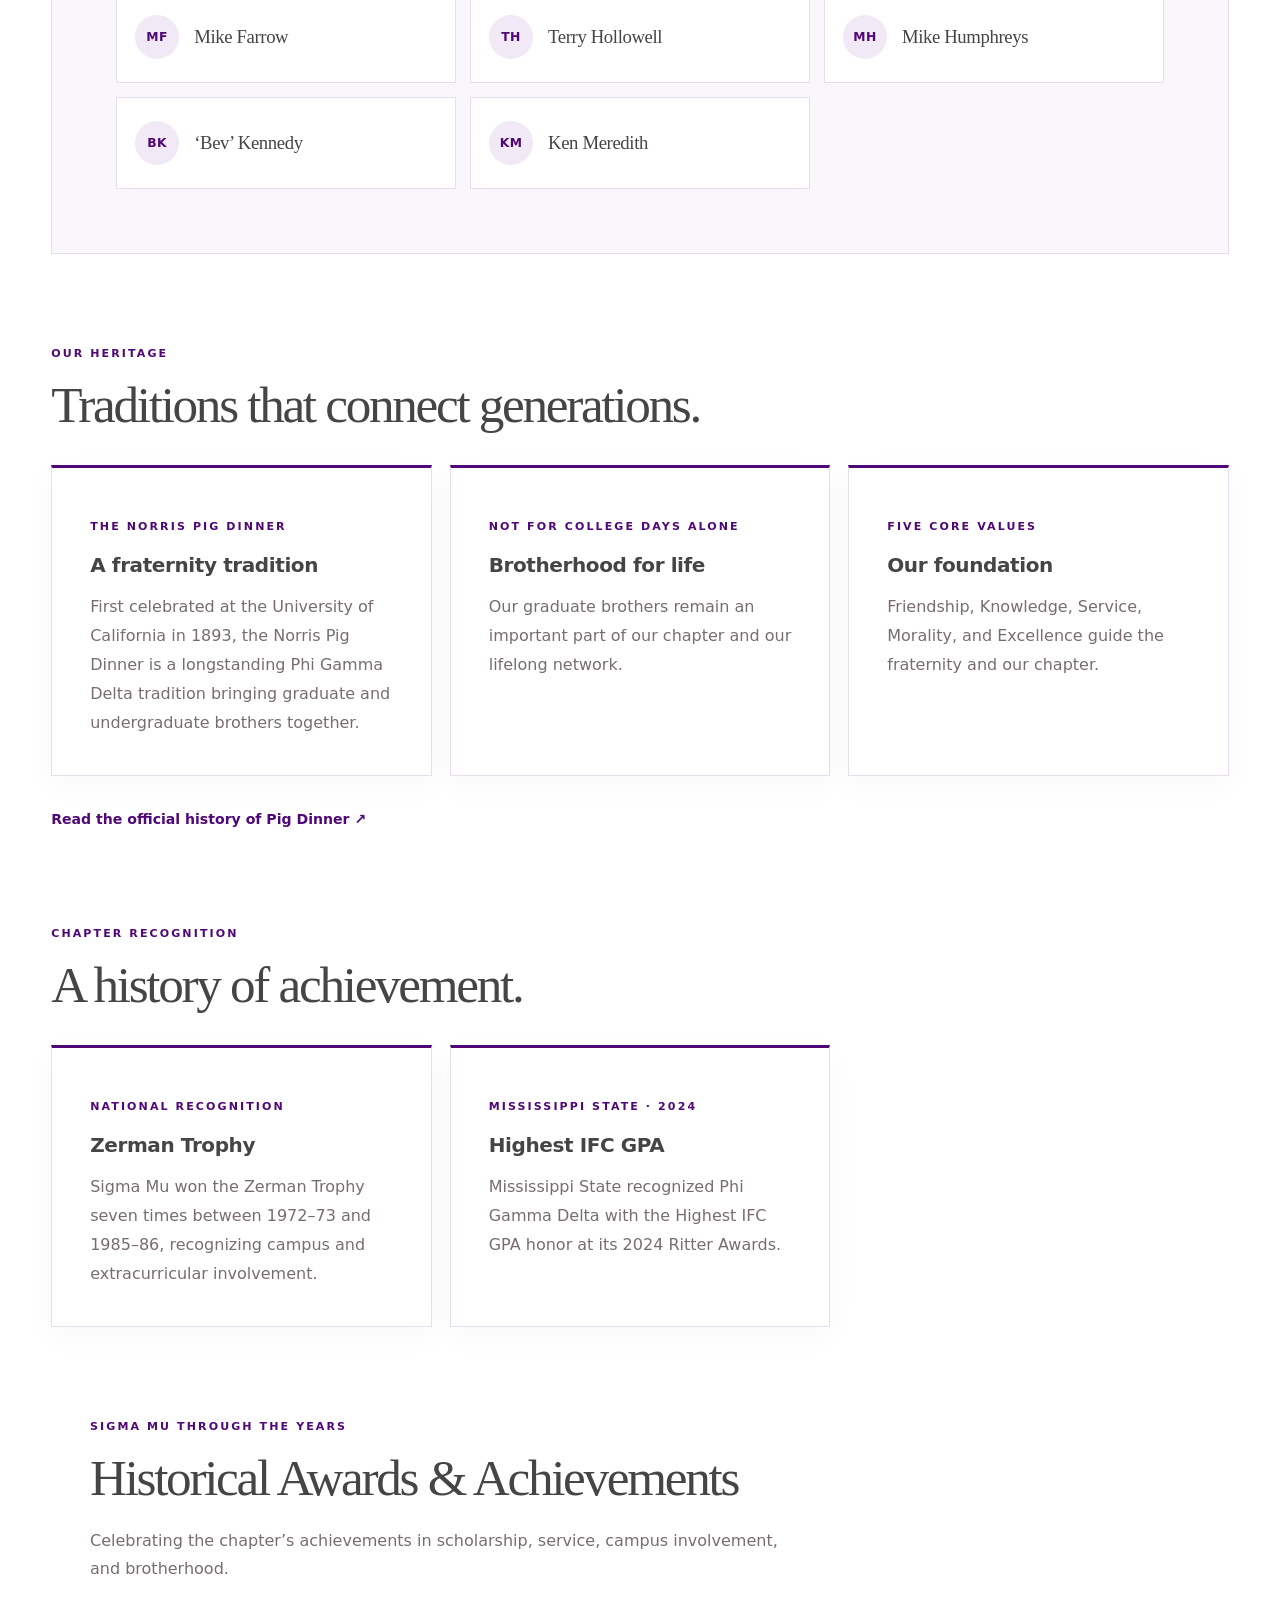
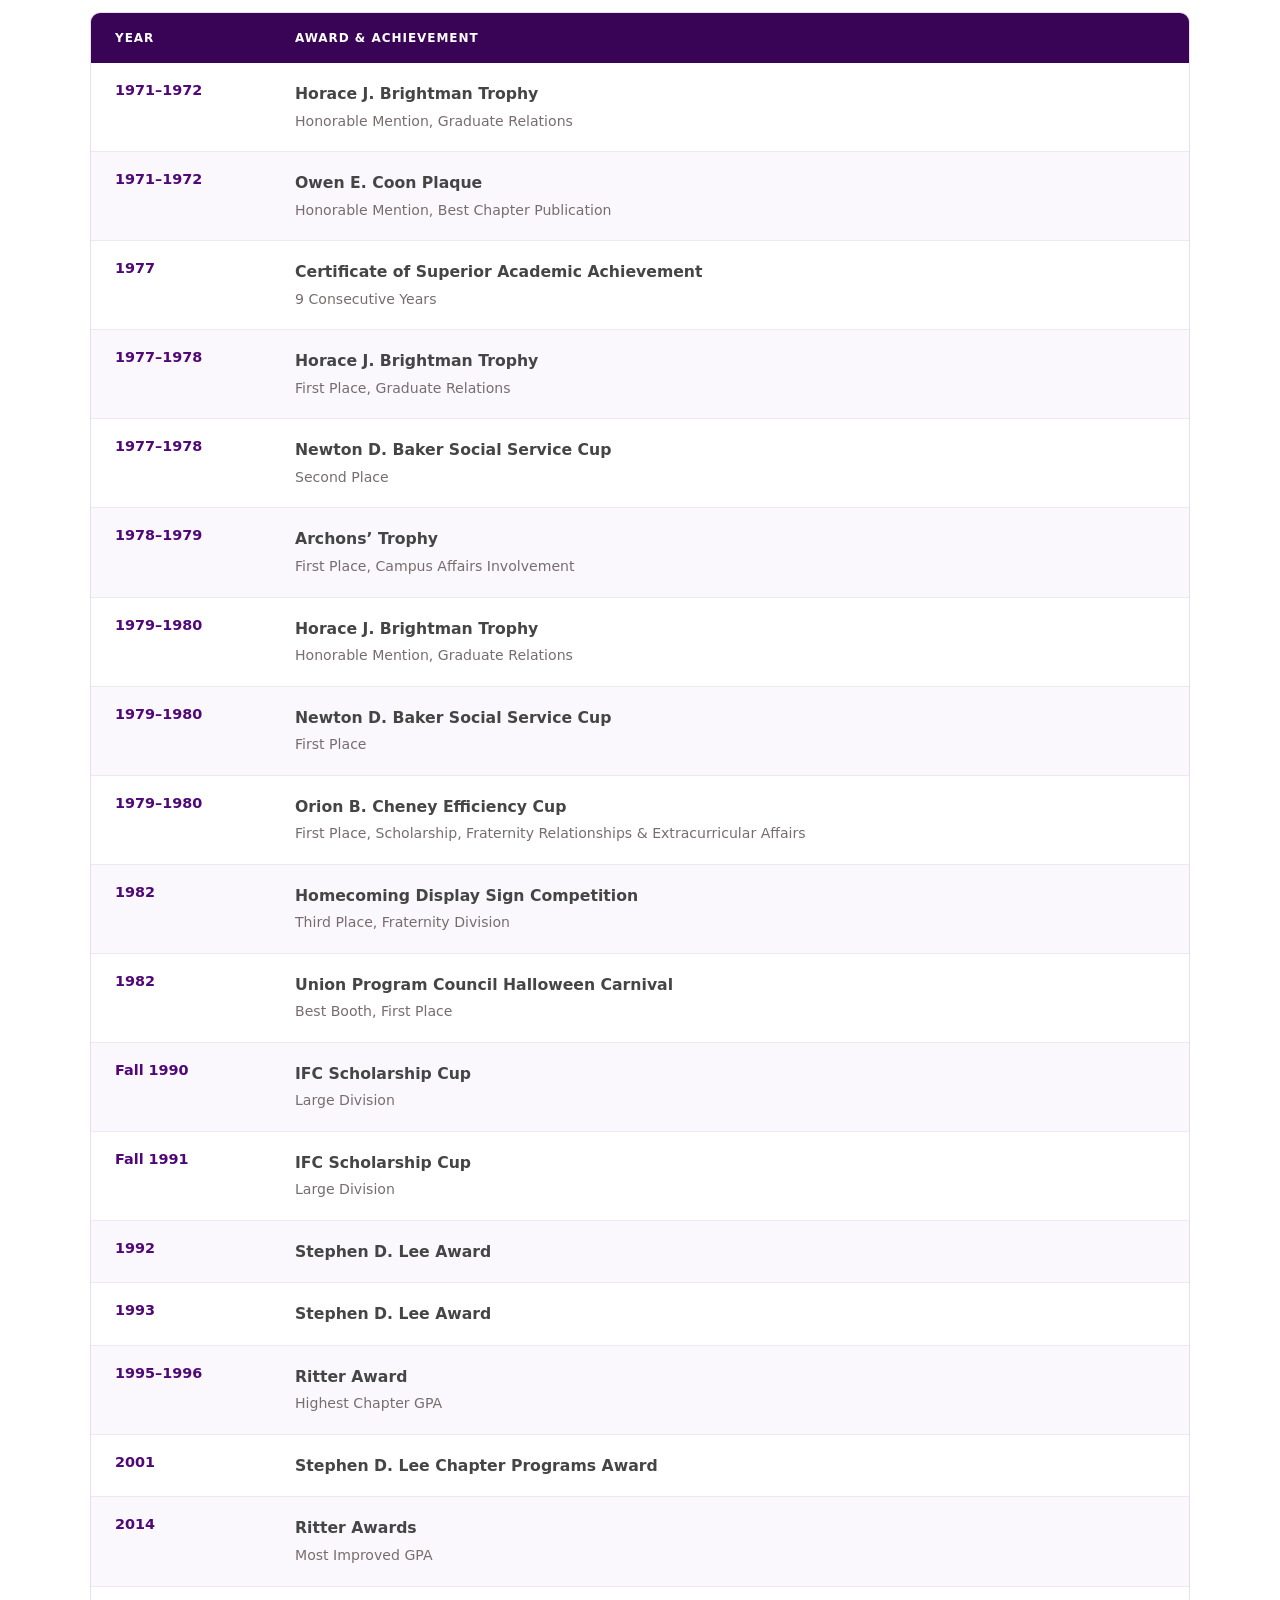
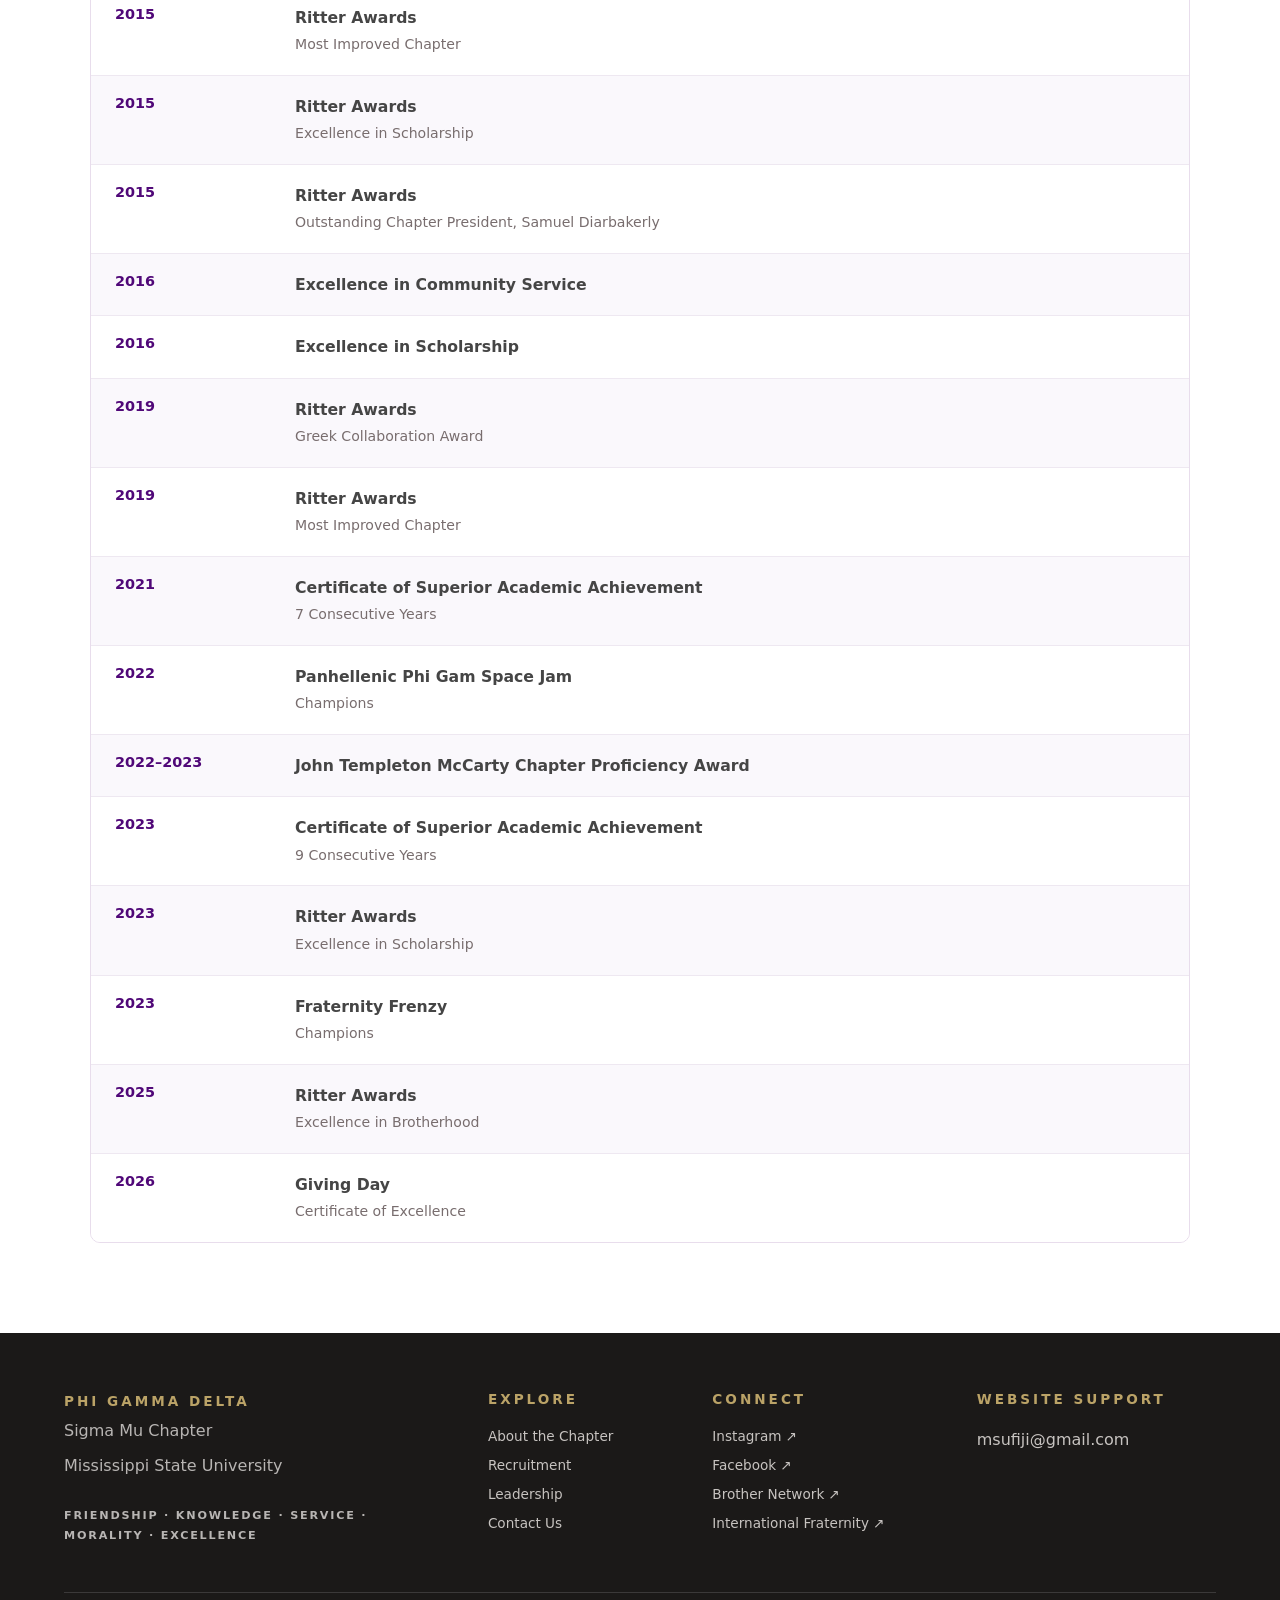
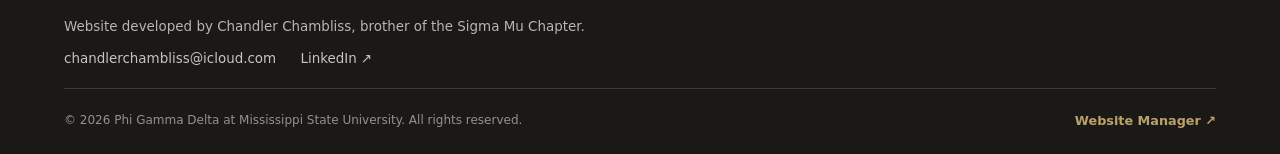
==== commit 431ac5a5: "Add 33 historical Sigma Mu awards and achievements to About page" ====
--- a/about.html
+++ b/about.html
@@ -1 +1 @@
-<!doctype html><html lang="en"><head><meta charset="utf-8"><meta name="viewport" content="width=device-width,initial-scale=1"><meta name="theme-color" content="#48206b"><meta name="description" content="Phi Gamma Delta Sigma Mu Chapter at Mississippi State University."><title>About | Phi Gamma Delta · Sigma Mu</title><link rel="stylesheet" href="styles.css?v=20261020-footer-nav4"><link rel="stylesheet" href="site-builder.css"><link rel="icon" type="image/png" href="https://raw.githubusercontent.com/chandrewc/msu-fiji-database/main/Phi%20Gamma%20Delta%20Logo%20Full%20Color%20%28Digital%29%20-%20Icon.png"><link rel="apple-touch-icon" href="https://raw.githubusercontent.com/chandrewc/msu-fiji-database/main/Phi%20Gamma%20Delta%20Logo%20Full%20Color%20%28Digital%29%20-%20Icon.png"></head><body data-page="about"><a class="skip" href="#main">Skip to content</a><div id="site-header"><header class="site-header"><div class="header-inner"><a class="brand" href="index.html"><img class="brand-crest" src="https://raw.githubusercontent.com/chandrewc/msu-fiji-database/main/Phi%20Gamma%20Delta%20Logo%20Full%20Color%20%28Digital%29%20-%20Icon.png" alt="Phi Gamma Delta crest"><span><strong>PHI GAMMA DELTA</strong><small>SIGMA MU · MISSISSIPPI STATE</small></span></a><nav class="site-nav fallback-nav"><a href="index.html">Home</a><a href="about.html">About</a><a href="recruitment.html">Recruitment</a><a href="brotherhood.html">Brotherhood</a><a href="philanthropy.html">Philanthropy</a><a href="leadership.html">Leadership</a><a href="graduates.html">Graduates</a><a href="contact.html">Contact</a></nav></div></header></div><main id="main"><section class="page-banner"><p class="eyebrow">PHI GAMMA DELTA · SIGMA MU</p><h1>About</h1><p>Learn more about the Sigma Mu Chapter at Mississippi State University.</p></section></main><div id="site-footer"><footer><p>Phi Gamma Delta · Sigma Mu · Not for College Days Alone.</p></footer></div><script src="script.js?v=20261020-footer-nav4" defer></script><script type="module" src="site-pages.js?v=20261020-site-revision1"></script></body></html>+<!doctype html><html lang="en"><head><meta charset="utf-8"><meta name="viewport" content="width=device-width,initial-scale=1"><meta name="theme-color" content="#48206b"><meta name="description" content="Phi Gamma Delta Sigma Mu Chapter at Mississippi State University."><title>About | Phi Gamma Delta · Sigma Mu</title><link rel="stylesheet" href="styles.css?v=20261028-awards1"><link rel="stylesheet" href="site-builder.css"><link rel="icon" type="image/png" href="https://raw.githubusercontent.com/chandrewc/msu-fiji-database/main/Phi%20Gamma%20Delta%20Logo%20Full%20Color%20%28Digital%29%20-%20Icon.png"><link rel="apple-touch-icon" href="https://raw.githubusercontent.com/chandrewc/msu-fiji-database/main/Phi%20Gamma%20Delta%20Logo%20Full%20Color%20%28Digital%29%20-%20Icon.png"></head><body data-page="about"><a class="skip" href="#main">Skip to content</a><div id="site-header"><header class="site-header"><div class="header-inner"><a class="brand" href="index.html"><img class="brand-crest" src="https://raw.githubusercontent.com/chandrewc/msu-fiji-database/main/Phi%20Gamma%20Delta%20Logo%20Full%20Color%20%28Digital%29%20-%20Icon.png" alt="Phi Gamma Delta crest"><span><strong>PHI GAMMA DELTA</strong><small>SIGMA MU · MISSISSIPPI STATE</small></span></a><nav class="site-nav fallback-nav"><a href="index.html">Home</a><a href="about.html">About</a><a href="recruitment.html">Recruitment</a><a href="brotherhood.html">Brotherhood</a><a href="philanthropy.html">Philanthropy</a><a href="leadership.html">Leadership</a><a href="graduates.html">Graduates</a><a href="contact.html">Contact</a></nav></div></header></div><main id="main"><section class="page-banner"><p class="eyebrow">PHI GAMMA DELTA · SIGMA MU</p><h1>About</h1><p>Learn more about the Sigma Mu Chapter at Mississippi State University.</p></section></main><div id="site-footer"><footer><p>Phi Gamma Delta · Sigma Mu · Not for College Days Alone.</p></footer></div><script src="script.js?v=20261028-awards1" defer></script><script type="module" src="site-pages.js?v=20261028-public6"></script></body></html>
--- a/styles.css
+++ b/styles.css
@@ -100,3 +100,53 @@
 
 /* Footer navigation organization */
 .chapter-footer .footer-inner{margin:0 auto;grid-template-columns:minmax(220px,1.45fr) minmax(135px,.7fr) minmax(155px,.85fr) minmax(200px,.9fr);gap:clamp(22px,3vw,52px)}.chapter-footer .footer-links{gap:13px}.chapter-footer .footer-links strong,.chapter-footer .footer-support strong{margin-bottom:8px}.chapter-footer .copyright{display:flex;align-items:center;justify-content:space-between;gap:16px;flex-wrap:wrap}.chapter-footer .footer-manager-link{color:#bba367;font-size:.8rem;font-weight:700;white-space:nowrap}@media(max-width:1000px){.chapter-footer .footer-inner{grid-template-columns:repeat(2,minmax(0,1fr))}.chapter-footer .footer-about{grid-column:auto}}@media(max-width:560px){.chapter-footer .footer-inner{grid-template-columns:1fr 1fr;gap:32px 18px}.chapter-footer .footer-about,.chapter-footer .footer-support{grid-column:1/-1}.chapter-footer .copyright{align-items:flex-start;flex-direction:column}}
+
+.chapter-officer-section .committee-card{text-align:left}.committee-card h4{margin:22px 0 8px}.committee-member-list{margin:0;padding-left:20px}.committee-member-list li{margin:6px 0;overflow-wrap:anywhere}
+
+/* Cabinet leads the page; executive cards align in consistent rows. */
+.chapter-officer-section{max-width:1180px;margin-left:auto;margin-right:auto}
+.chapter-officer-section>h2{font-size:clamp(2rem,3.5vw,3rem);margin-bottom:30px}
+.chapter-officer-section .cabinet-grid{display:grid;grid-template-columns:repeat(4,minmax(0,1fr));gap:20px}
+.cabinet-grid>.officer-card{padding:28px 18px;border-radius:10px;text-align:center;border-top:3px solid #bba367}
+.cabinet-section{padding:clamp(24px,4vw,48px);background:linear-gradient(145deg,#faf7fc,#f0e9f5);border:1px solid #e5dbe9;border-top:5px solid var(--purple);border-radius:14px}
+.cabinet-section>h2{font-size:clamp(2.5rem,4.5vw,3.8rem);margin-bottom:32px}
+.cabinet-grid .officer-details h3{font-size:1.25rem;line-height:1.4;margin:10px 0 0;color:var(--deep)}
+.cabinet-grid .officer-details .cabinet-position{font-size:.72rem;text-transform:uppercase;letter-spacing:.1em;font-weight:750;line-height:1.6;color:var(--purple);margin:0}
+.cabinet-monogram{display:grid;place-items:center;width:72px;height:72px;margin:0 auto 22px;border-radius:50%;background:#f1e9f5;color:var(--purple);font-family:Georgia,serif;font-size:1.65rem;border:1px solid #e0d4e8}
+.cabinet-grid>.cabinet-president{grid-column:1/-1;justify-self:center;width:min(100%,520px);padding:32px;border-top:4px solid #bba367;margin-bottom:8px;background:var(--deep)}.cabinet-grid .cabinet-president .officer-details h3{color:white}.cabinet-grid .cabinet-president .officer-details .cabinet-position{color:#e2c98b}.cabinet-president .cabinet-monogram{background:#ffffff15;border-color:#ffffff30;color:#e2c98b}.cabinet-president .officer-email{color:#e2c98b}
+.cabinet-president .cabinet-monogram{width:92px;height:92px;font-size:2.15rem}.cabinet-grid .cabinet-president .officer-details h3{font-size:1.75rem}
+.cabinet-grid .chapter-officer-photo{height:210px}.cabinet-president .chapter-officer-photo{height:270px}
+.executive-section{background:#f8f6fa;padding:clamp(20px,3vw,40px);border-radius:16px}
+.executive-section>h2{margin-bottom:26px}
+.executive-section .committee-card{min-width:0;margin:0;padding:24px;text-align:left;border:1px solid #e7e0ec;border-radius:10px;background:#fff;box-shadow:0 3px 12px #39045604}
+.executive-section .officer-details h3{margin:0 0 8px;font-size:1.2rem;line-height:1.3;color:var(--purple);overflow-wrap:anywhere}
+.executive-section .committee-chair{font-size:.94rem;font-weight:600;line-height:1.5;color:#45404a}
+.executive-section .officer-email{margin-top:9px;font-size:.82rem;text-underline-offset:3px}
+.executive-section .committee-roster{border-top:1px solid #eee8f1;padding-top:16px;margin-top:18px}
+.executive-section .committee-roster h4{margin:0 0 12px;color:#85798d;font-size:.64rem;letter-spacing:.12em;text-transform:uppercase}
+.executive-section .committee-member-list{display:block;list-style:none;padding:0;margin:0}
+.executive-section .committee-member-list li{margin:0 0 7px;font-size:.88rem;line-height:1.5;color:#625b68;overflow-wrap:anywhere}
+.executive-directory{display:grid;grid-template-columns:repeat(3,minmax(0,1fr));gap:18px;margin-top:20px;align-items:stretch}
+.executive-directory>.committee-card{display:flex;flex-direction:column;margin:0}
+.executive-directory .officer-details{min-height:72px}.executive-directory .committee-roster{flex:1}
+.executive-directory .large-roster{display:grid;grid-template-columns:repeat(2,minmax(0,1fr));gap:6px 14px}
+.executive-directory .large-roster li{margin:0}
+.executive-section>h2{font-size:clamp(1.9rem,3vw,2.7rem)}
+.commissioner-spotlight{display:flex;justify-content:center;margin:0 0 24px}
+.executive-section .commissioner-card{width:100%;max-width:480px;text-align:center;background:#fff;border:1px solid #e7e0ec;border-top:3px solid var(--purple);padding:24px;box-shadow:none}
+.executive-section .commissioner-card .officer-details h3{color:var(--purple);font-size:1.5rem}
+.executive-section .commissioner-card .committee-chair{color:#45404a;font-size:1rem}
+.executive-section .commissioner-card .officer-email{color:var(--purple)}
+.featured-committee{margin:0 0 24px}
+.executive-section .featured-committee>.committee-card{padding:28px;border-top:3px solid #bba367}
+.featured-committee .committee-member-list{display:grid;grid-template-columns:repeat(3,minmax(0,1fr));gap:5px 28px}
+.featured-committee .committee-member-list li{margin:0}
+@media(max-width:1050px){.executive-directory{grid-template-columns:repeat(2,minmax(0,1fr))}.chapter-officer-section .cabinet-grid{grid-template-columns:repeat(2,minmax(0,1fr))}.featured-committee .committee-member-list{grid-template-columns:repeat(2,minmax(0,1fr))}}
+@media(max-width:650px){.executive-directory{grid-template-columns:minmax(0,1fr)}.cabinet-section{padding:26px 16px}.cabinet-grid>.officer-card{padding:24px 14px}.cabinet-grid .officer-details h3{font-size:1.05rem}.cabinet-grid .officer-details .cabinet-position{font-size:.62rem}.cabinet-monogram{width:60px;height:60px;font-size:1.4rem}.executive-section{padding:20px 14px;border-radius:12px}.executive-section .committee-card{padding:22px}.executive-section .featured-committee>.committee-card{padding:22px}.featured-committee .committee-member-list{grid-template-columns:minmax(0,1fr);gap:8px}.commissioner-spotlight{margin-bottom:20px}}
+
+@media(min-width:651px) and (max-width:1050px){.executive-directory>.committee-card:last-child:nth-child(odd){grid-column:1/-1;width:calc(50% - 9px);justify-self:center}}
+
+.executive-directory .committee-only-card .officer-details{min-height:0}.executive-section .committee-only-card .committee-roster{margin-top:10px;padding-top:14px}
+
+/* Historical awards archive */
+.chapter-awards{max-width:1100px;margin-left:auto;margin-right:auto}.chapter-awards>h2{max-width:850px}.awards-intro{max-width:720px;margin-bottom:28px}.awards-table-wrap{border:1px solid var(--border);border-radius:10px;overflow:hidden}.awards-table{width:100%;border-collapse:collapse;text-align:left;background:#fff}.awards-table thead{background:var(--deep);color:white}.awards-table thead th{padding:18px 24px;font-size:.75rem;letter-spacing:.08em;text-transform:uppercase}.awards-table tbody th,.awards-table td{padding:19px 24px;border-bottom:1px solid #eee8f1;vertical-align:top}.awards-table tbody th{width:180px;white-space:nowrap;font-size:.9rem;color:var(--purple);font-weight:750}.awards-table td strong{display:block;font-size:.98rem;font-weight:650;line-height:1.5}.awards-table td span{display:block;margin-top:4px;font-size:.88rem;line-height:1.6;color:var(--muted)}.awards-table tbody tr:nth-child(even){background:#faf8fc}.awards-table tbody tr:last-child>*{border-bottom:0}.chapter-awards .sr-only{position:absolute;width:1px;height:1px;padding:0;margin:-1px;overflow:hidden;clip:rect(0,0,0,0);white-space:nowrap;border:0}@media(max-width:600px){.awards-table thead th{padding:14px 12px}.awards-table tbody th,.awards-table td{padding:16px 12px}.awards-table tbody th{width:105px;font-size:.77rem}.awards-table td strong{font-size:.88rem}.awards-table td span{font-size:.8rem}}
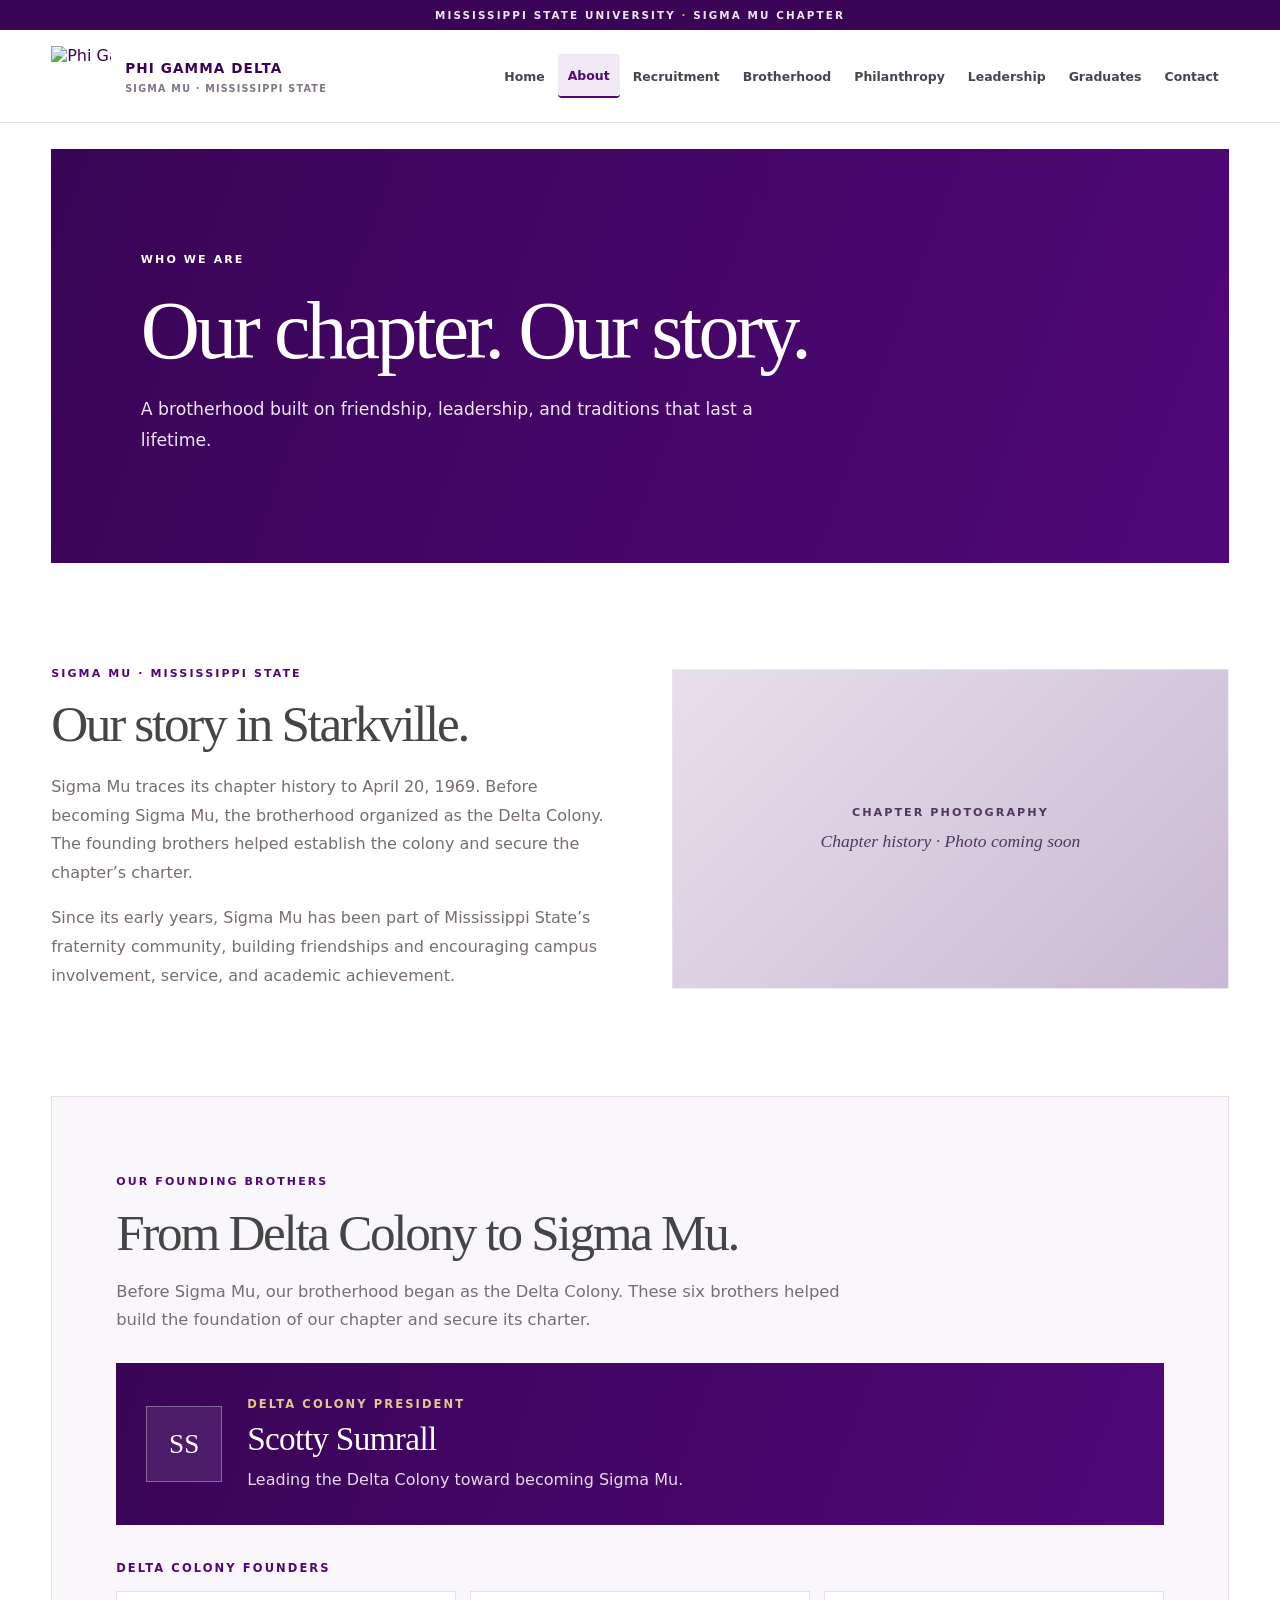
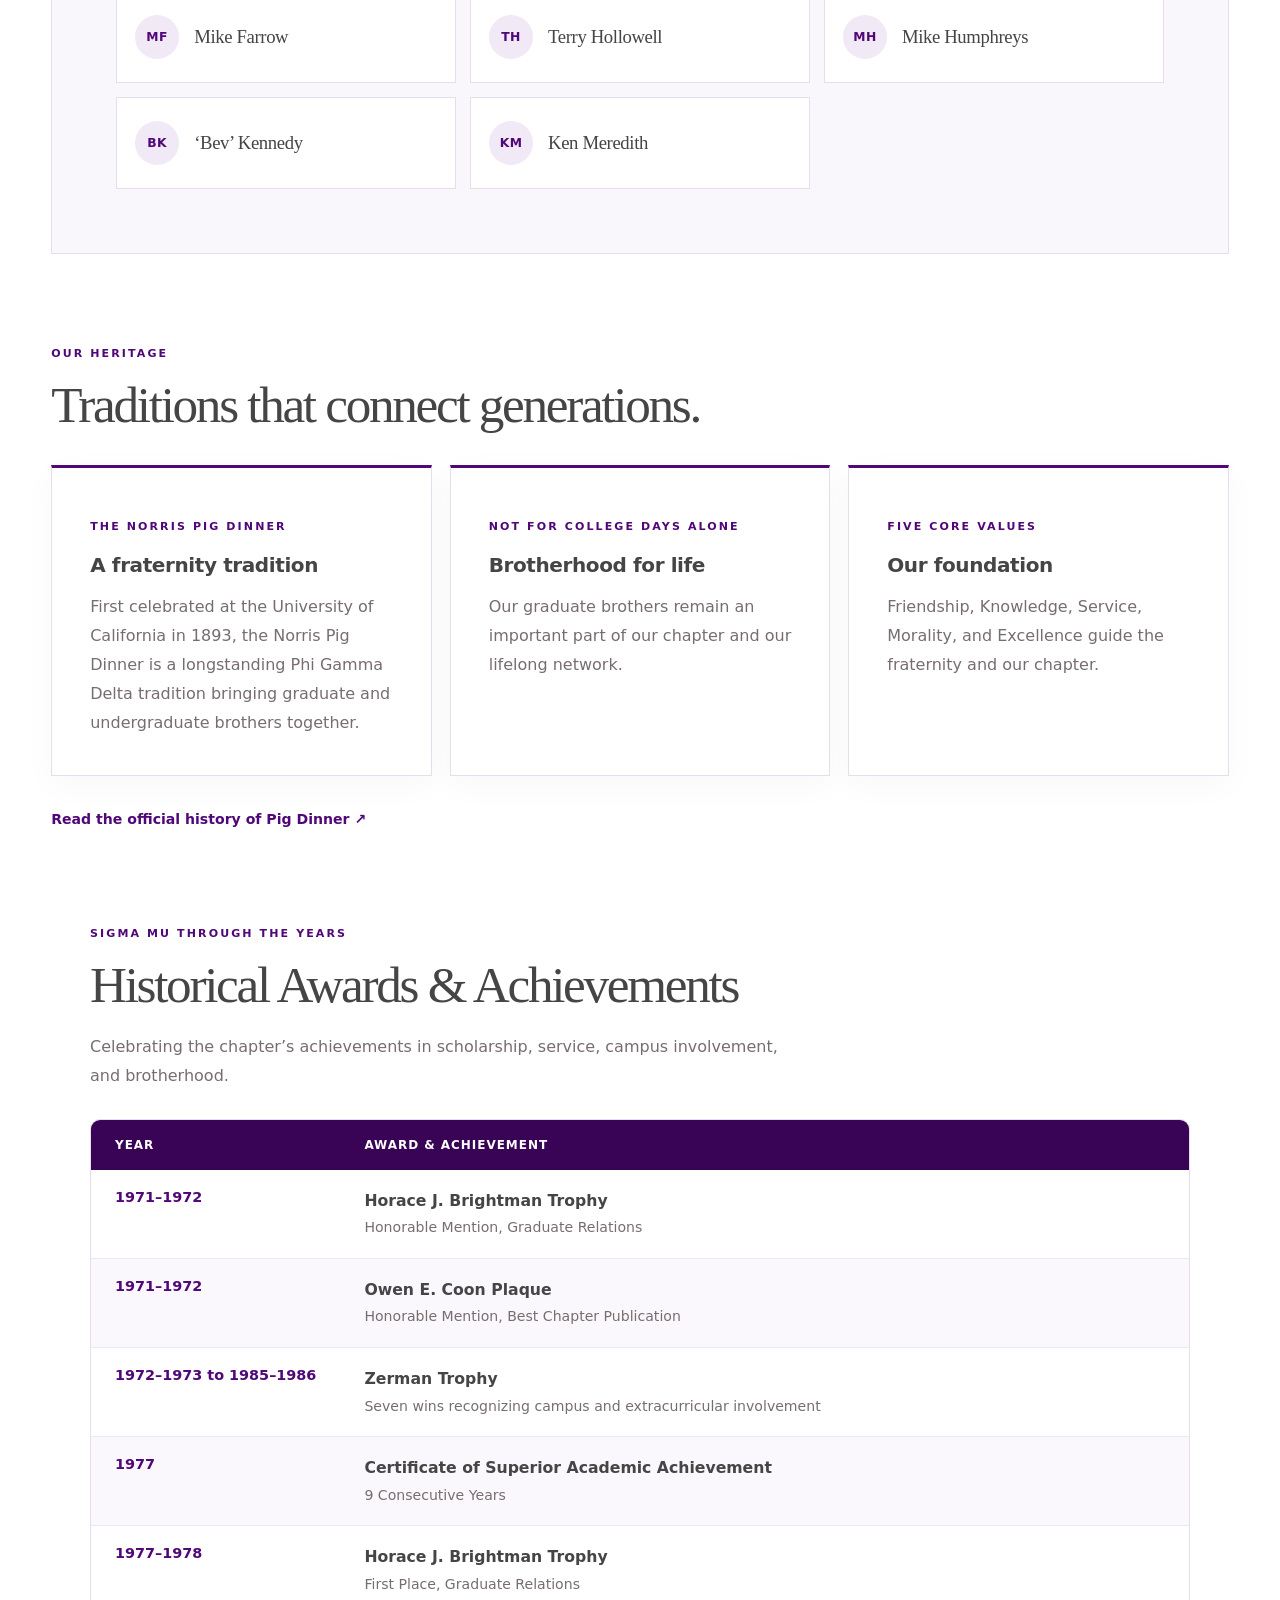
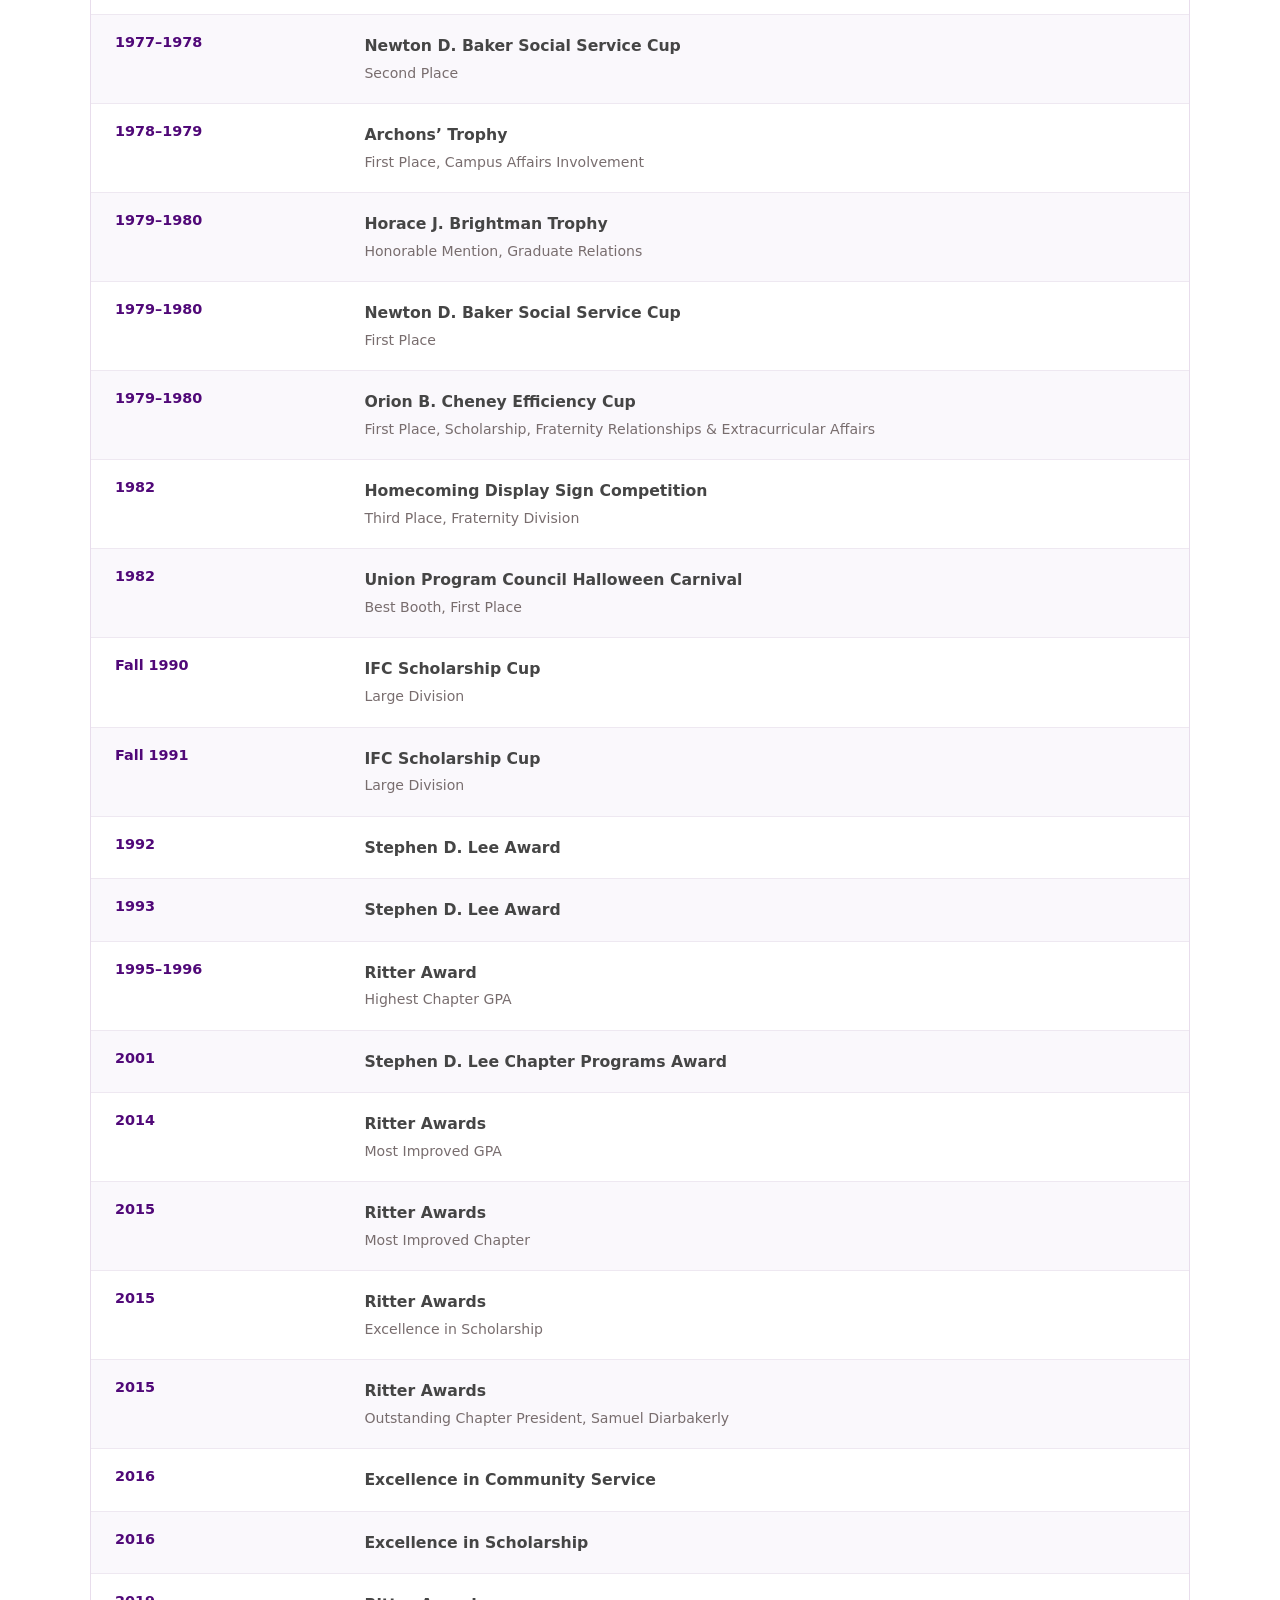
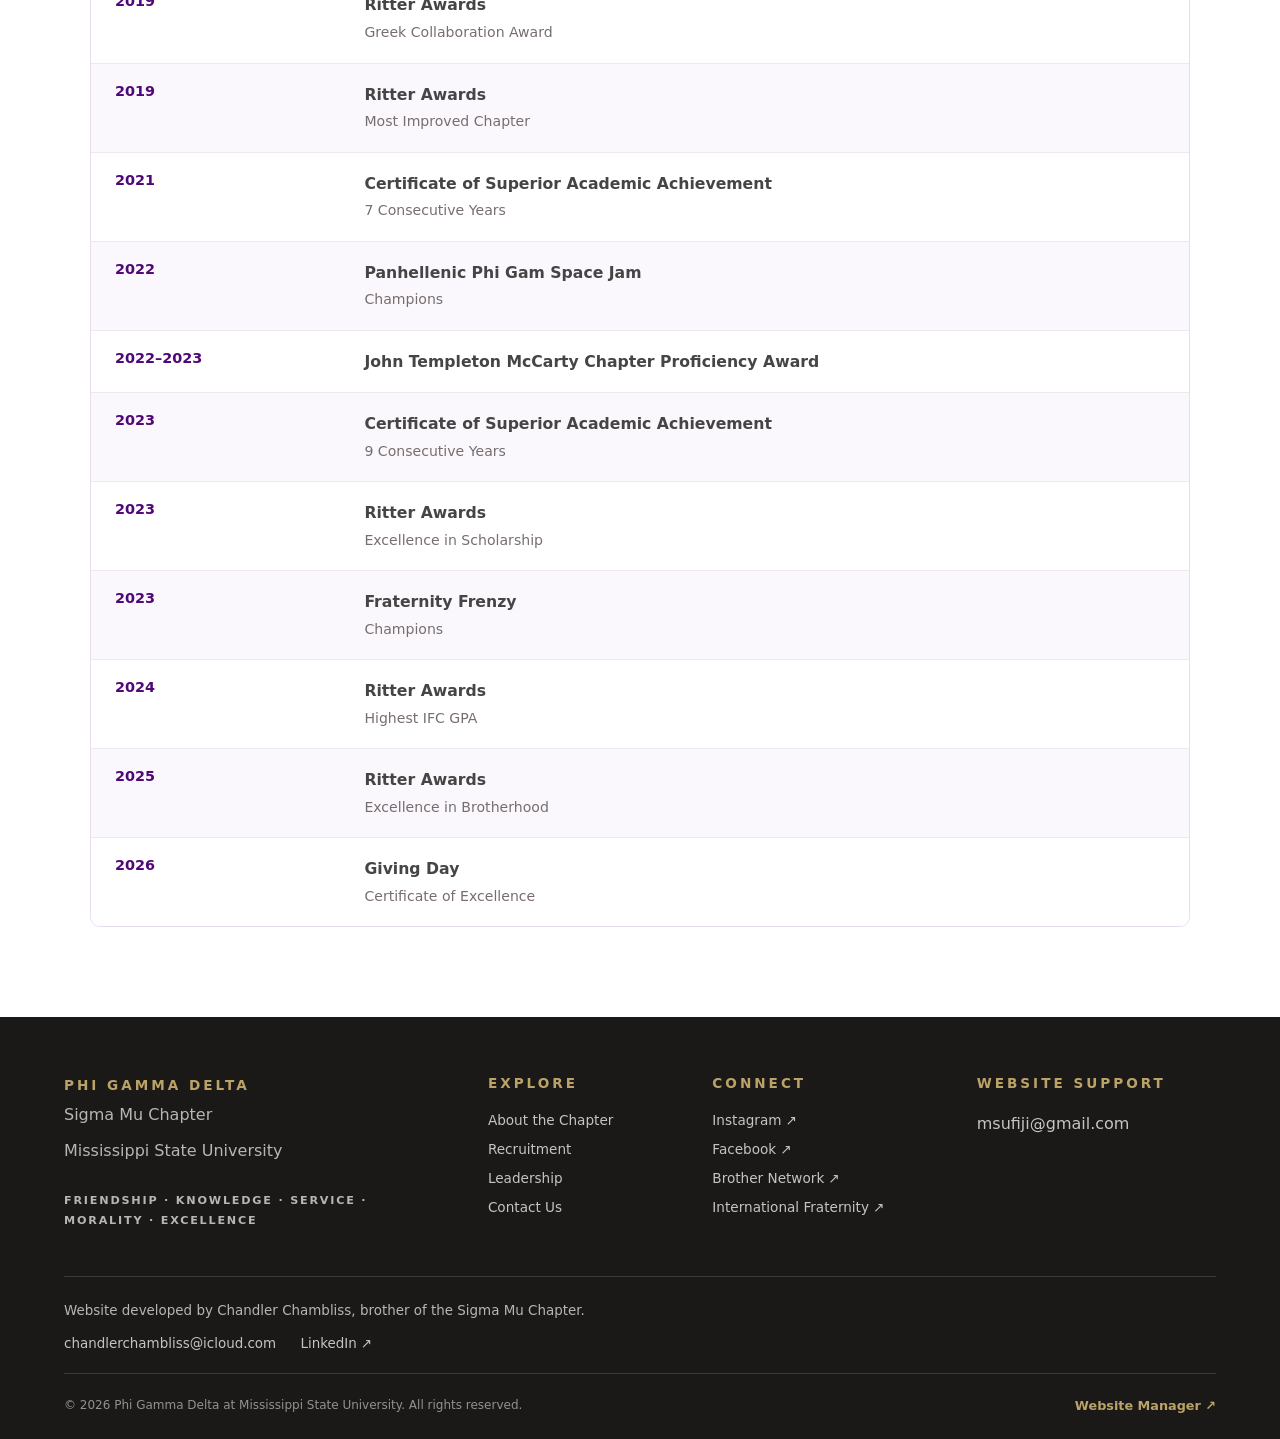
==== commit 4940c402: "Combine existing recognition and historical awards into one chronological archive" ====
--- a/about.html
+++ b/about.html
@@ -1 +1 @@
-<!doctype html><html lang="en"><head><meta charset="utf-8"><meta name="viewport" content="width=device-width,initial-scale=1"><meta name="theme-color" content="#48206b"><meta name="description" content="Phi Gamma Delta Sigma Mu Chapter at Mississippi State University."><title>About | Phi Gamma Delta · Sigma Mu</title><link rel="stylesheet" href="styles.css?v=20261028-awards1"><link rel="stylesheet" href="site-builder.css"><link rel="icon" type="image/png" href="https://raw.githubusercontent.com/chandrewc/msu-fiji-database/main/Phi%20Gamma%20Delta%20Logo%20Full%20Color%20%28Digital%29%20-%20Icon.png"><link rel="apple-touch-icon" href="https://raw.githubusercontent.com/chandrewc/msu-fiji-database/main/Phi%20Gamma%20Delta%20Logo%20Full%20Color%20%28Digital%29%20-%20Icon.png"></head><body data-page="about"><a class="skip" href="#main">Skip to content</a><div id="site-header"><header class="site-header"><div class="header-inner"><a class="brand" href="index.html"><img class="brand-crest" src="https://raw.githubusercontent.com/chandrewc/msu-fiji-database/main/Phi%20Gamma%20Delta%20Logo%20Full%20Color%20%28Digital%29%20-%20Icon.png" alt="Phi Gamma Delta crest"><span><strong>PHI GAMMA DELTA</strong><small>SIGMA MU · MISSISSIPPI STATE</small></span></a><nav class="site-nav fallback-nav"><a href="index.html">Home</a><a href="about.html">About</a><a href="recruitment.html">Recruitment</a><a href="brotherhood.html">Brotherhood</a><a href="philanthropy.html">Philanthropy</a><a href="leadership.html">Leadership</a><a href="graduates.html">Graduates</a><a href="contact.html">Contact</a></nav></div></header></div><main id="main"><section class="page-banner"><p class="eyebrow">PHI GAMMA DELTA · SIGMA MU</p><h1>About</h1><p>Learn more about the Sigma Mu Chapter at Mississippi State University.</p></section></main><div id="site-footer"><footer><p>Phi Gamma Delta · Sigma Mu · Not for College Days Alone.</p></footer></div><script src="script.js?v=20261028-awards1" defer></script><script type="module" src="site-pages.js?v=20261028-public6"></script></body></html>+<!doctype html><html lang="en"><head><meta charset="utf-8"><meta name="viewport" content="width=device-width,initial-scale=1"><meta name="theme-color" content="#48206b"><meta name="description" content="Phi Gamma Delta Sigma Mu Chapter at Mississippi State University."><title>About | Phi Gamma Delta · Sigma Mu</title><link rel="stylesheet" href="styles.css?v=20261028-awards2"><link rel="stylesheet" href="site-builder.css"><link rel="icon" type="image/png" href="https://raw.githubusercontent.com/chandrewc/msu-fiji-database/main/Phi%20Gamma%20Delta%20Logo%20Full%20Color%20%28Digital%29%20-%20Icon.png"><link rel="apple-touch-icon" href="https://raw.githubusercontent.com/chandrewc/msu-fiji-database/main/Phi%20Gamma%20Delta%20Logo%20Full%20Color%20%28Digital%29%20-%20Icon.png"></head><body data-page="about"><a class="skip" href="#main">Skip to content</a><div id="site-header"><header class="site-header"><div class="header-inner"><a class="brand" href="index.html"><img class="brand-crest" src="https://raw.githubusercontent.com/chandrewc/msu-fiji-database/main/Phi%20Gamma%20Delta%20Logo%20Full%20Color%20%28Digital%29%20-%20Icon.png" alt="Phi Gamma Delta crest"><span><strong>PHI GAMMA DELTA</strong><small>SIGMA MU · MISSISSIPPI STATE</small></span></a><nav class="site-nav fallback-nav"><a href="index.html">Home</a><a href="about.html">About</a><a href="recruitment.html">Recruitment</a><a href="brotherhood.html">Brotherhood</a><a href="philanthropy.html">Philanthropy</a><a href="leadership.html">Leadership</a><a href="graduates.html">Graduates</a><a href="contact.html">Contact</a></nav></div></header></div><main id="main"><section class="page-banner"><p class="eyebrow">PHI GAMMA DELTA · SIGMA MU</p><h1>About</h1><p>Learn more about the Sigma Mu Chapter at Mississippi State University.</p></section></main><div id="site-footer"><footer><p>Phi Gamma Delta · Sigma Mu · Not for College Days Alone.</p></footer></div><script src="script.js?v=20261028-awards2" defer></script><script type="module" src="site-pages.js?v=20261028-public6"></script></body></html>
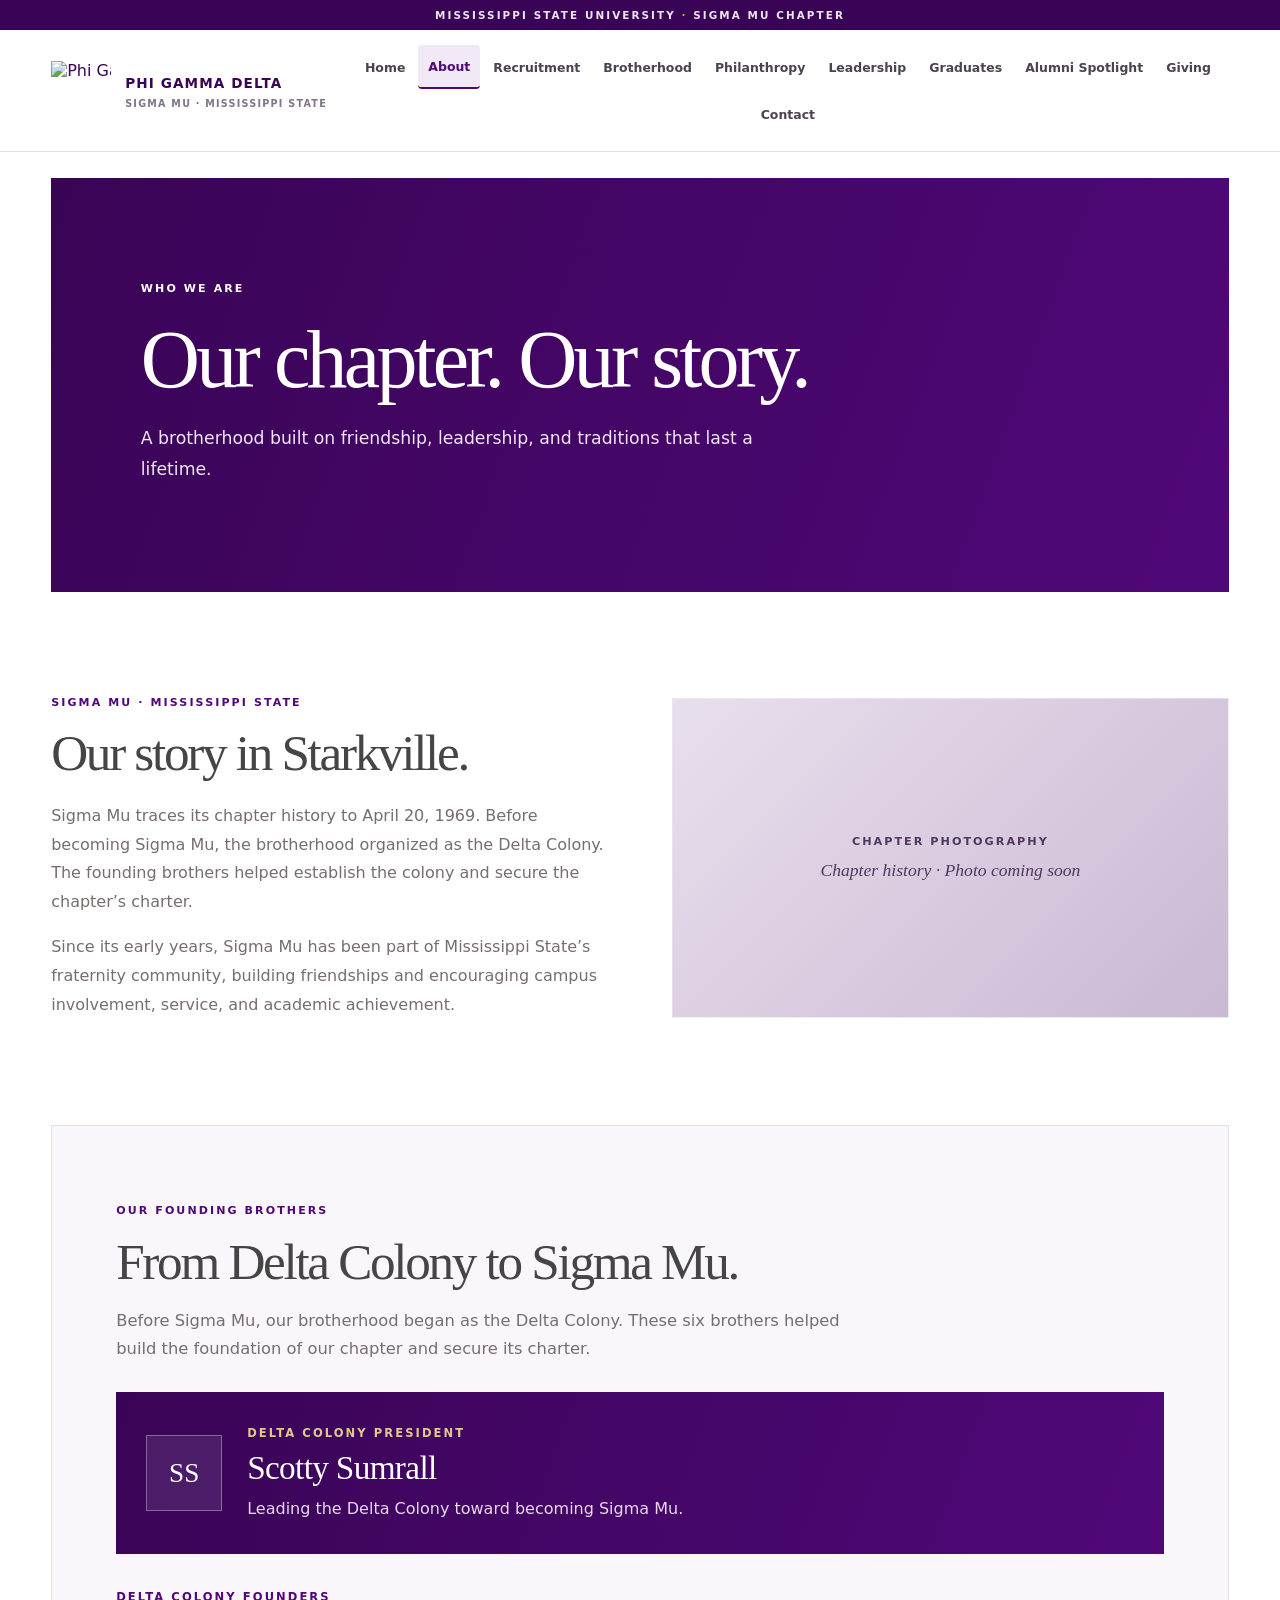
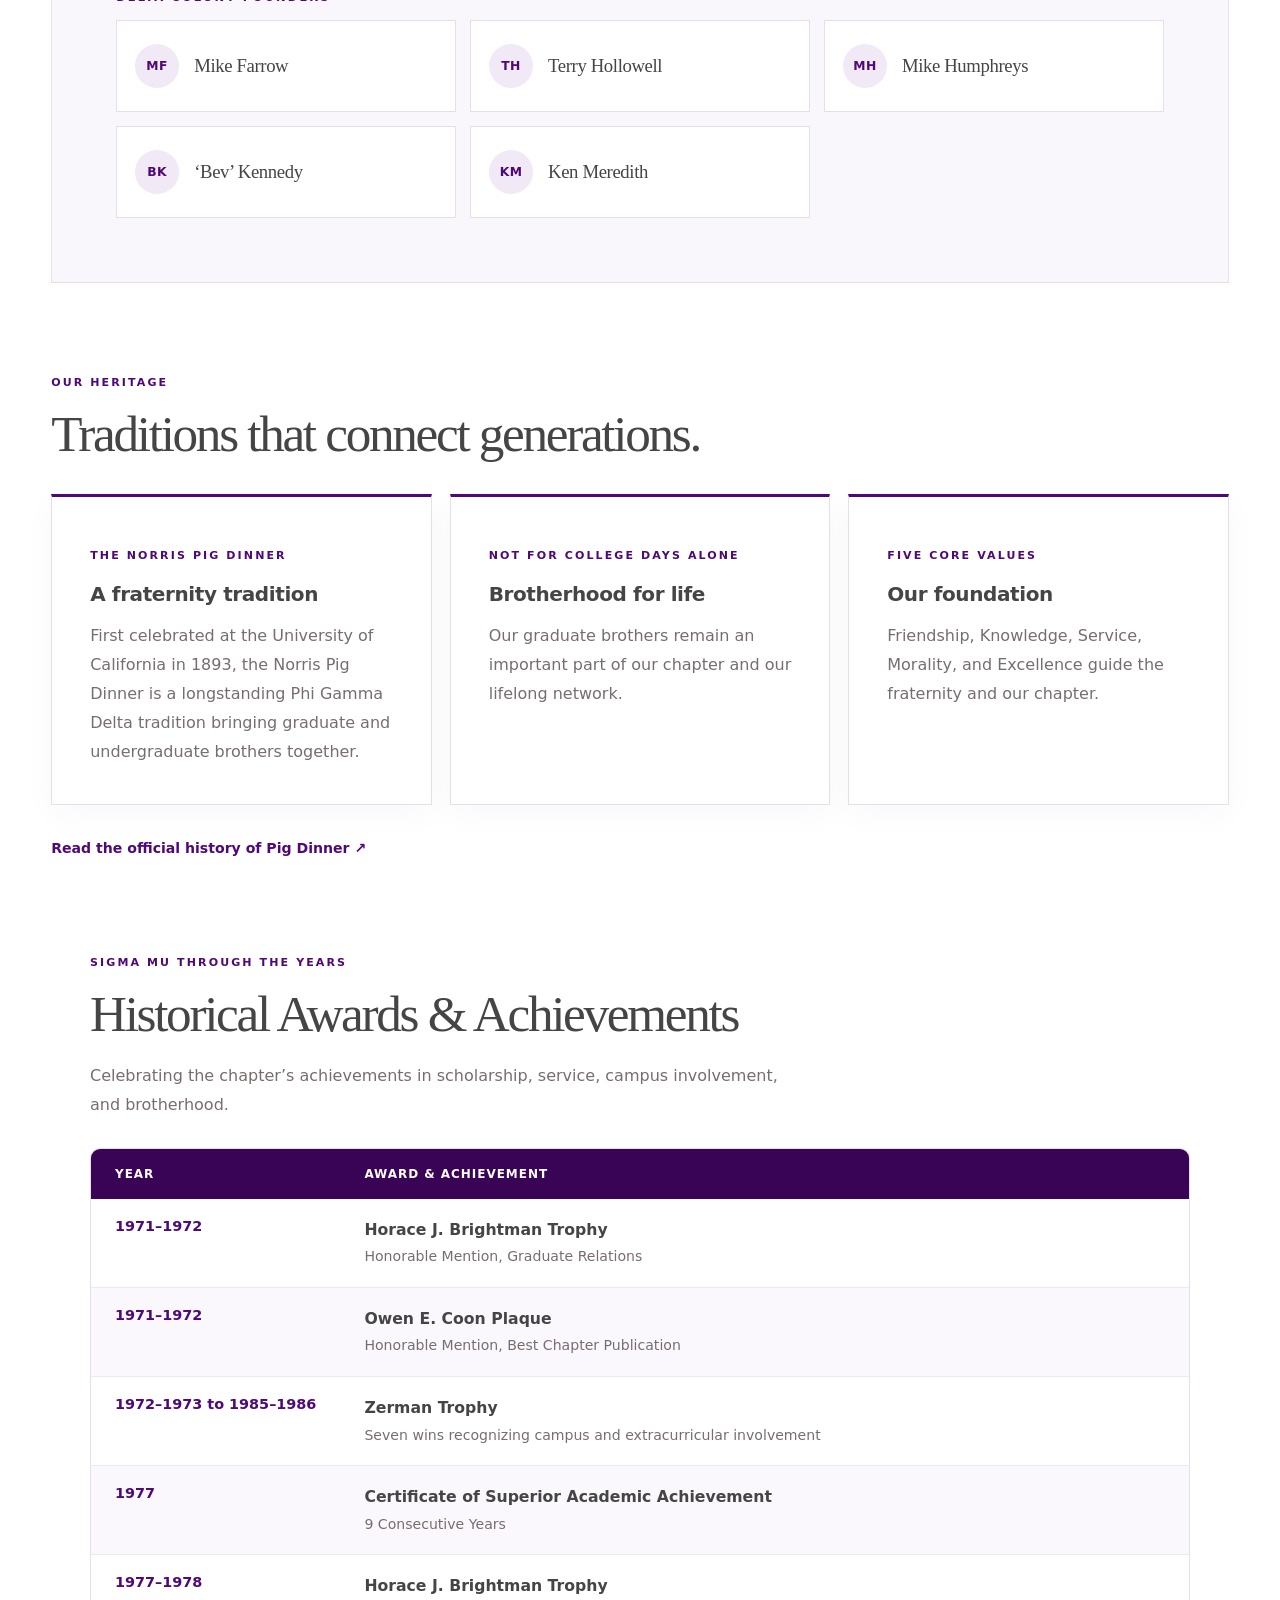
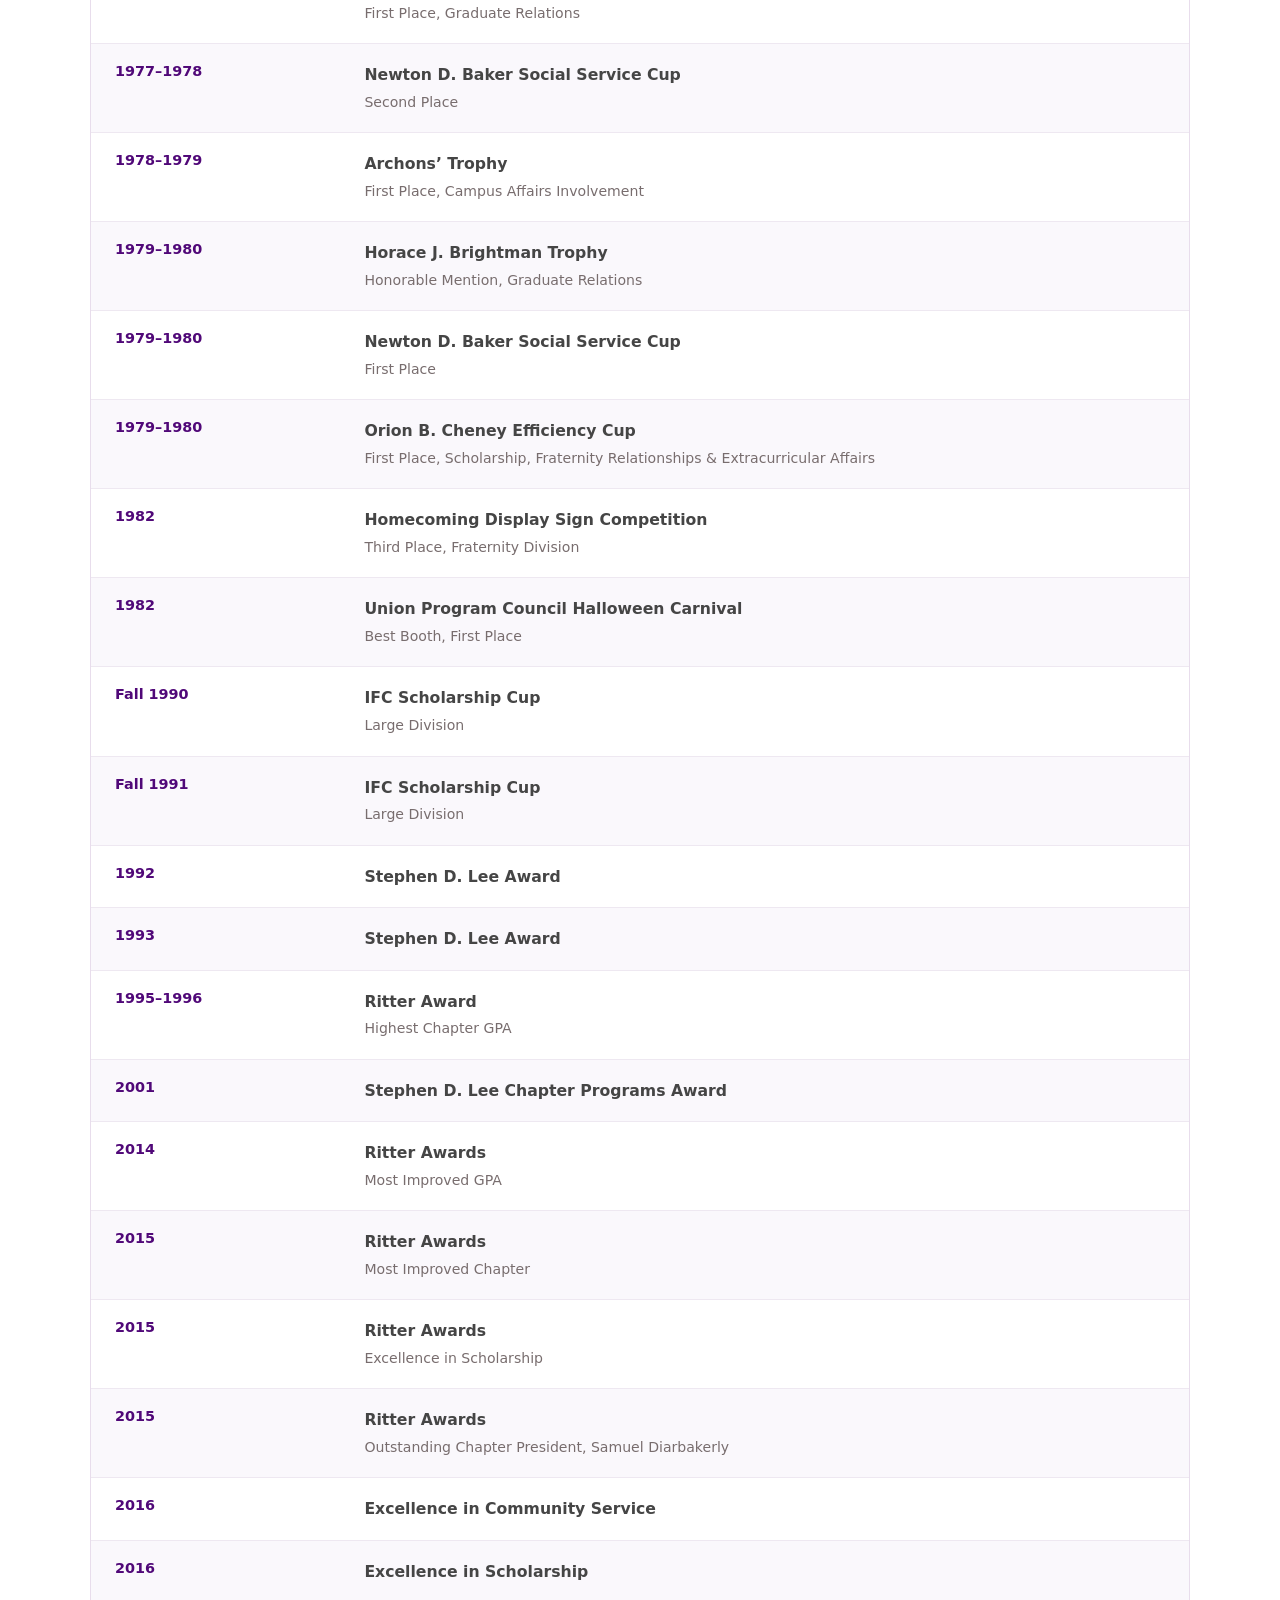
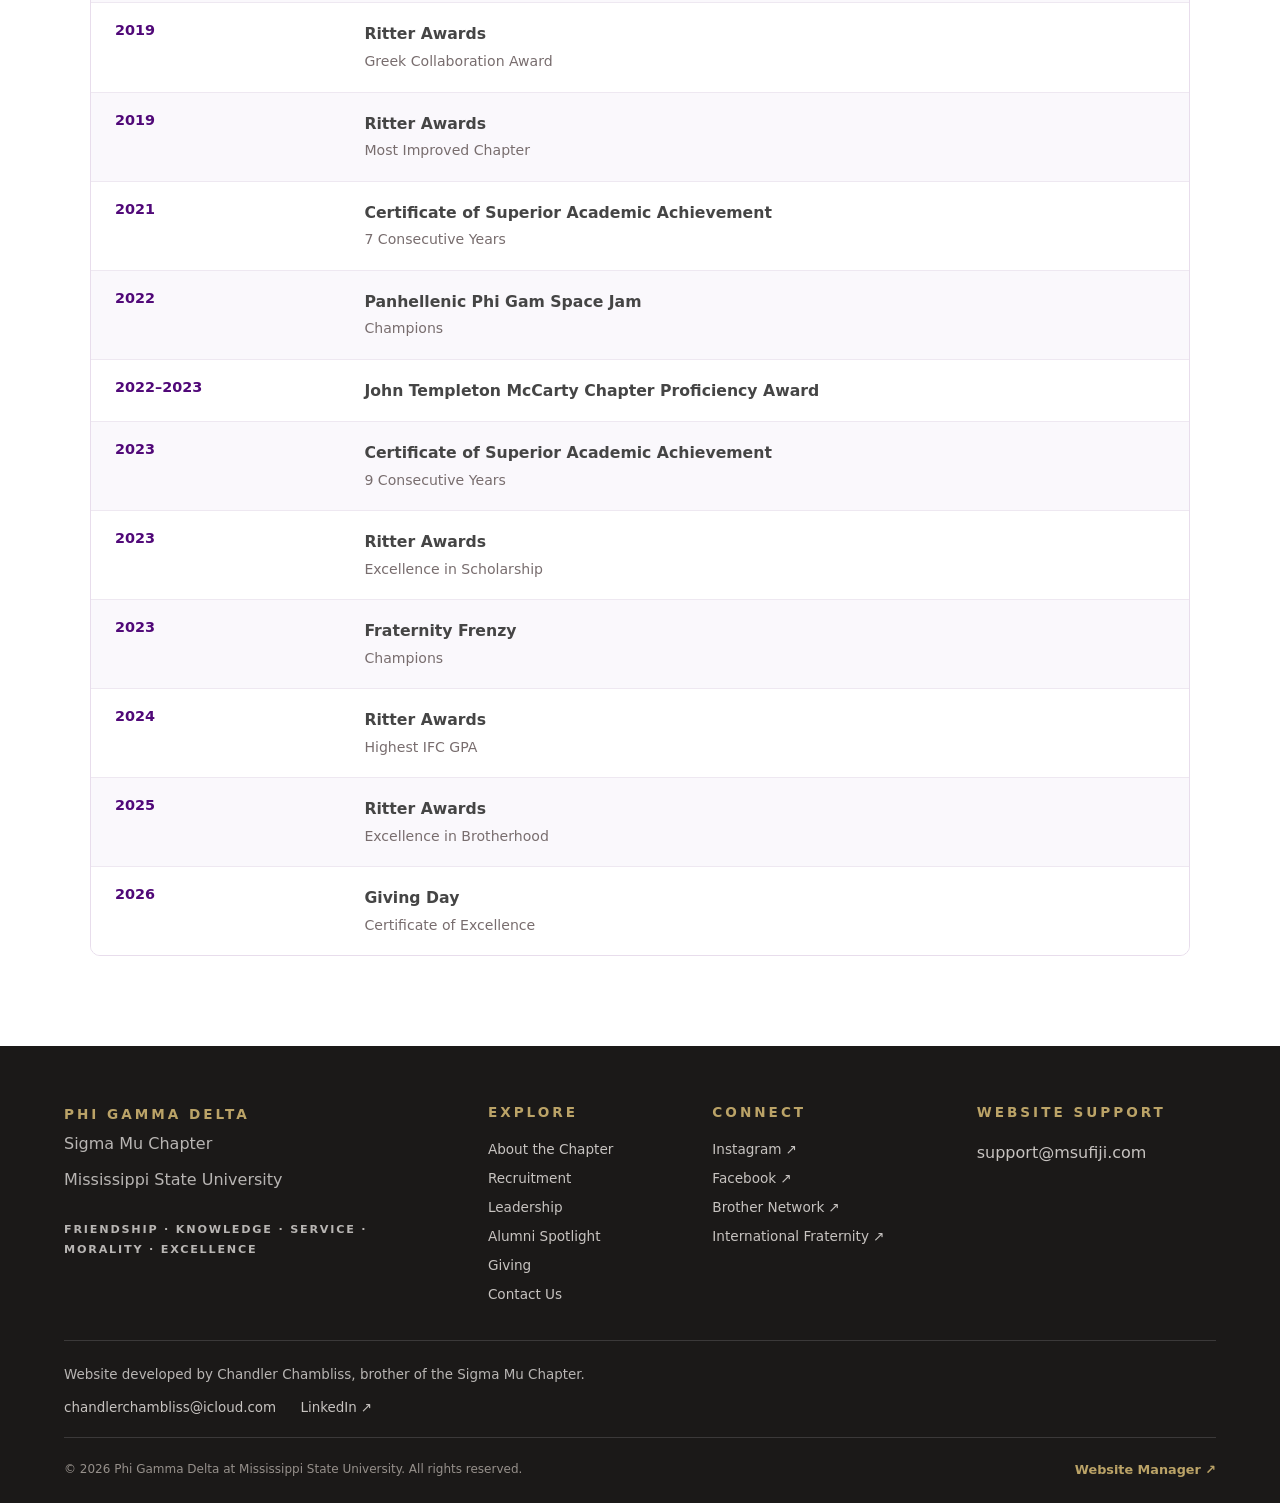
==== commit b787d0aa: "Add Giving funds with guest Stripe test checkout and editable Alumni Spotlight" ====
--- a/about.html
+++ b/about.html
@@ -1 +1 @@
-<!doctype html><html lang="en"><head><meta charset="utf-8"><meta name="viewport" content="width=device-width,initial-scale=1"><meta name="theme-color" content="#48206b"><meta name="description" content="Phi Gamma Delta Sigma Mu Chapter at Mississippi State University."><title>About | Phi Gamma Delta · Sigma Mu</title><link rel="stylesheet" href="styles.css?v=20261028-awards2"><link rel="stylesheet" href="site-builder.css"><link rel="icon" type="image/png" href="https://raw.githubusercontent.com/chandrewc/msu-fiji-database/main/Phi%20Gamma%20Delta%20Logo%20Full%20Color%20%28Digital%29%20-%20Icon.png"><link rel="apple-touch-icon" href="https://raw.githubusercontent.com/chandrewc/msu-fiji-database/main/Phi%20Gamma%20Delta%20Logo%20Full%20Color%20%28Digital%29%20-%20Icon.png"></head><body data-page="about"><a class="skip" href="#main">Skip to content</a><div id="site-header"><header class="site-header"><div class="header-inner"><a class="brand" href="index.html"><img class="brand-crest" src="https://raw.githubusercontent.com/chandrewc/msu-fiji-database/main/Phi%20Gamma%20Delta%20Logo%20Full%20Color%20%28Digital%29%20-%20Icon.png" alt="Phi Gamma Delta crest"><span><strong>PHI GAMMA DELTA</strong><small>SIGMA MU · MISSISSIPPI STATE</small></span></a><nav class="site-nav fallback-nav"><a href="index.html">Home</a><a href="about.html">About</a><a href="recruitment.html">Recruitment</a><a href="brotherhood.html">Brotherhood</a><a href="philanthropy.html">Philanthropy</a><a href="leadership.html">Leadership</a><a href="graduates.html">Graduates</a><a href="contact.html">Contact</a></nav></div></header></div><main id="main"><section class="page-banner"><p class="eyebrow">PHI GAMMA DELTA · SIGMA MU</p><h1>About</h1><p>Learn more about the Sigma Mu Chapter at Mississippi State University.</p></section></main><div id="site-footer"><footer><p>Phi Gamma Delta · Sigma Mu · Not for College Days Alone.</p></footer></div><script src="script.js?v=20261028-awards2" defer></script><script type="module" src="site-pages.js?v=20261028-public6"></script></body></html>+<!doctype html><html lang="en"><head><meta charset="utf-8"><meta name="viewport" content="width=device-width,initial-scale=1"><meta name="theme-color" content="#48206b"><meta name="description" content="Phi Gamma Delta Sigma Mu Chapter at Mississippi State University."><title>About | Phi Gamma Delta · Sigma Mu</title><link rel="stylesheet" href="styles.css?v=20261102-giving1"><link rel="stylesheet" href="site-builder.css"><link rel="icon" type="image/png" href="https://raw.githubusercontent.com/chandrewc/msu-fiji-database/main/Phi%20Gamma%20Delta%20Logo%20Full%20Color%20%28Digital%29%20-%20Icon.png"><link rel="apple-touch-icon" href="https://raw.githubusercontent.com/chandrewc/msu-fiji-database/main/Phi%20Gamma%20Delta%20Logo%20Full%20Color%20%28Digital%29%20-%20Icon.png"></head><body data-page="about"><a class="skip" href="#main">Skip to content</a><div id="site-header"><header class="site-header"><div class="header-inner"><a class="brand" href="index.html"><img class="brand-crest" src="https://raw.githubusercontent.com/chandrewc/msu-fiji-database/main/Phi%20Gamma%20Delta%20Logo%20Full%20Color%20%28Digital%29%20-%20Icon.png" alt="Phi Gamma Delta crest"><span><strong>PHI GAMMA DELTA</strong><small>SIGMA MU · MISSISSIPPI STATE</small></span></a><nav class="site-nav fallback-nav"><a href="index.html">Home</a><a href="about.html">About</a><a href="recruitment.html">Recruitment</a><a href="brotherhood.html">Brotherhood</a><a href="philanthropy.html">Philanthropy</a><a href="leadership.html">Leadership</a><a href="graduates.html">Graduates</a><a href="alumni-spotlight.html">Alumni Spotlight</a><a href="giving.html">Giving</a><a href="contact.html">Contact</a></nav></div></header></div><main id="main"><section class="page-banner"><p class="eyebrow">PHI GAMMA DELTA · SIGMA MU</p><h1>About</h1><p>Learn more about the Sigma Mu Chapter at Mississippi State University.</p></section></main><div id="site-footer"><footer><p>Phi Gamma Delta · Sigma Mu · Not for College Days Alone.</p></footer></div><script src="script.js?v=20261102-giving1" defer></script><script type="module" src="site-pages.js?v=20261102-giving1"></script></body></html>
--- a/styles.css
+++ b/styles.css
@@ -150,3 +150,9 @@
 
 /* Historical awards archive */
 .chapter-awards{max-width:1100px;margin-left:auto;margin-right:auto}.chapter-awards>h2{max-width:850px}.awards-intro{max-width:720px;margin-bottom:28px}.awards-table-wrap{border:1px solid var(--border);border-radius:10px;overflow:hidden}.awards-table{width:100%;border-collapse:collapse;text-align:left;background:#fff}.awards-table thead{background:var(--deep);color:white}.awards-table thead th{padding:18px 24px;font-size:.75rem;letter-spacing:.08em;text-transform:uppercase}.awards-table tbody th,.awards-table td{padding:19px 24px;border-bottom:1px solid #eee8f1;vertical-align:top}.awards-table tbody th{width:180px;white-space:nowrap;font-size:.9rem;color:var(--purple);font-weight:750}.awards-table td strong{display:block;font-size:.98rem;font-weight:650;line-height:1.5}.awards-table td span{display:block;margin-top:4px;font-size:.88rem;line-height:1.6;color:var(--muted)}.awards-table tbody tr:nth-child(even){background:#faf8fc}.awards-table tbody tr:last-child>*{border-bottom:0}.chapter-awards .sr-only{position:absolute;width:1px;height:1px;padding:0;margin:-1px;overflow:hidden;clip:rect(0,0,0,0);white-space:nowrap;border:0}@media(max-width:600px){.awards-table thead th{padding:14px 12px}.awards-table tbody th,.awards-table td{padding:16px 12px}.awards-table tbody th{width:105px;font-size:.77rem}.awards-table td strong{font-size:.88rem}.awards-table td span{font-size:.8rem}}
+
+
+/* Giving and alumni stories share the chapter's established colors and typography. */
+.giving-funds{display:grid;grid-template-columns:repeat(2,minmax(0,1fr));gap:26px}.fund-card{display:flex;flex-direction:column;border-radius:10px}.fund-card h2{font-size:clamp(2rem,3vw,3rem)}.fund-card ul{padding-left:20px;line-height:1.9;color:var(--ink)}.fund-card .btn{align-self:flex-start;margin-top:auto}.fund-card>p:last-of-type{margin-bottom:28px}.giving-checkout{display:grid;grid-template-columns:1fr 1fr;gap:48px;padding:clamp(24px,4vw,54px);background:var(--lavender);border-radius:12px;scroll-margin-top:30px}.giving-checkout h2{font-size:clamp(2rem,3vw,3rem)}.giving-checkout form{display:grid;gap:18px}.giving-checkout label{display:grid;gap:8px;font-size:.9rem;font-weight:700}.giving-checkout input,.giving-checkout select,.giving-checkout textarea{width:100%;padding:12px;border:1px solid #c9b9d3;border-radius:5px;background:#fff;font:inherit}.giving-checkout button{border:0;cursor:pointer;font:inherit;font-weight:700}.giving-checkout button:disabled{opacity:.6;cursor:wait}.giving-test-notice{padding:16px;background:#fff;border-left:3px solid var(--gold);font-size:.88rem}.alumni-feature{padding:clamp(24px,4vw,54px);border:1px solid var(--border);border-top:4px solid var(--purple);background:#faf8fc;border-radius:10px}.alumni-feature.has-photo{display:grid;grid-template-columns:minmax(230px,.8fr) 1.2fr;gap:clamp(26px,5vw,64px);align-items:start}.alumni-portrait{display:block;width:100%;max-height:600px;object-fit:cover;border-radius:6px}.alumni-copy h2{margin-top:8px}.alumni-class{font-weight:700;color:var(--purple)}.alumni-story{white-space:pre-line}.alumni-copy h3{line-height:1.5}
+@media(min-width:951px) and (max-width:1350px){.header-inner{flex-wrap:wrap}.site-nav{width:100%;justify-content:center;flex-wrap:wrap}}
+@media(max-width:700px){.giving-funds,.giving-checkout,.alumni-feature.has-photo{grid-template-columns:minmax(0,1fr)}.giving-checkout{gap:20px}.alumni-portrait{max-height:440px}}
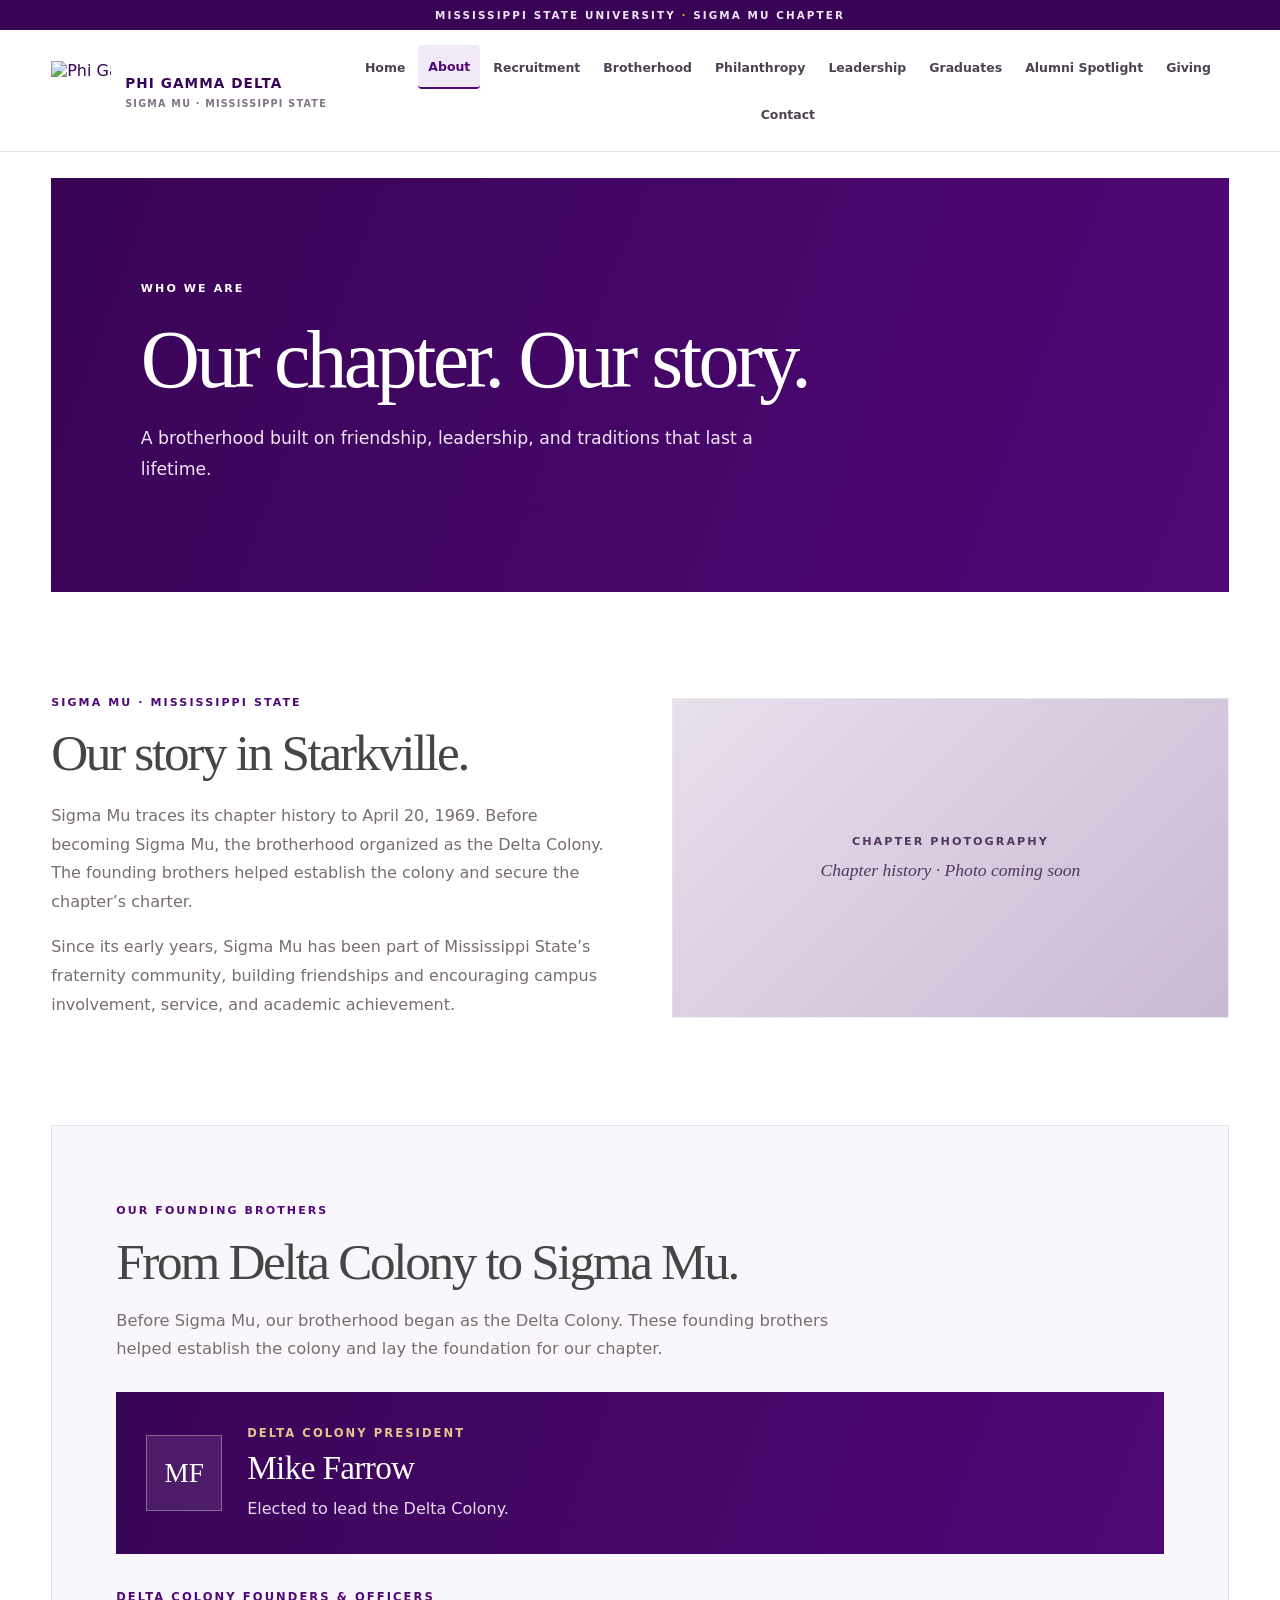
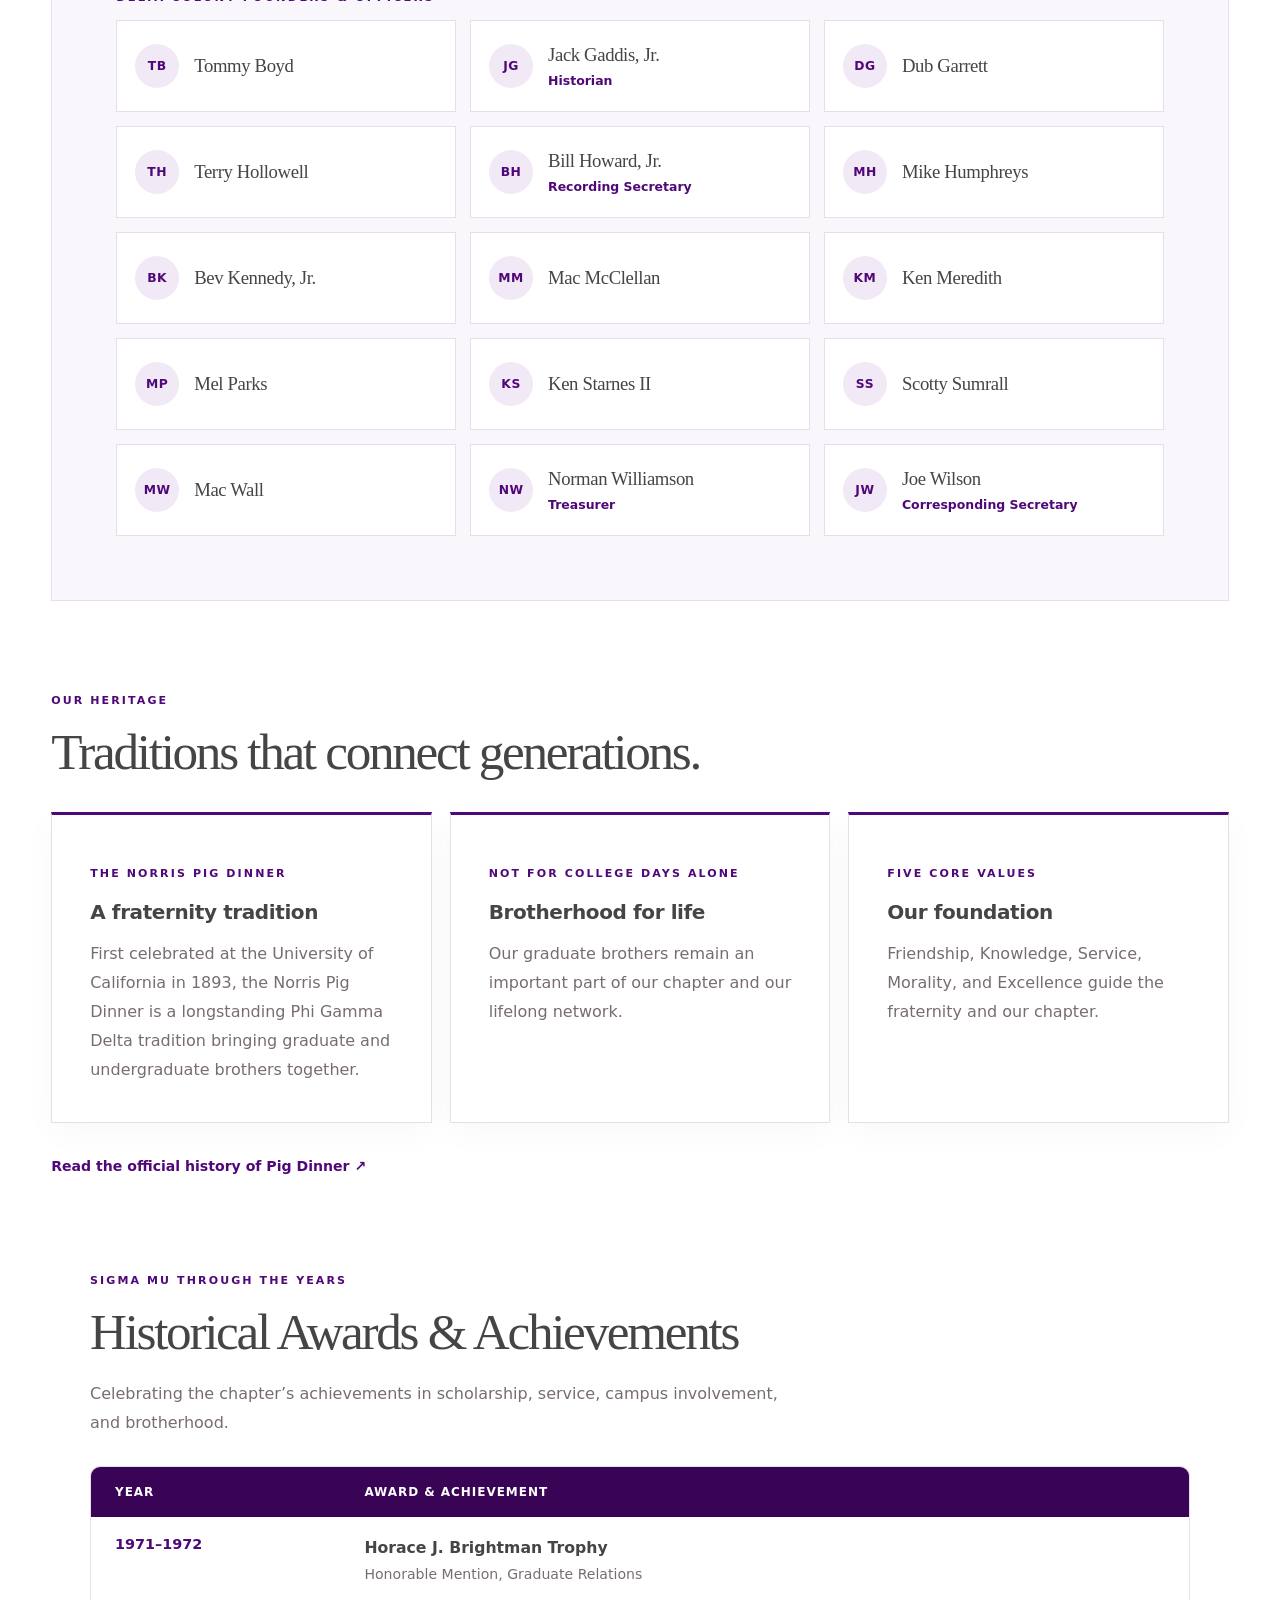
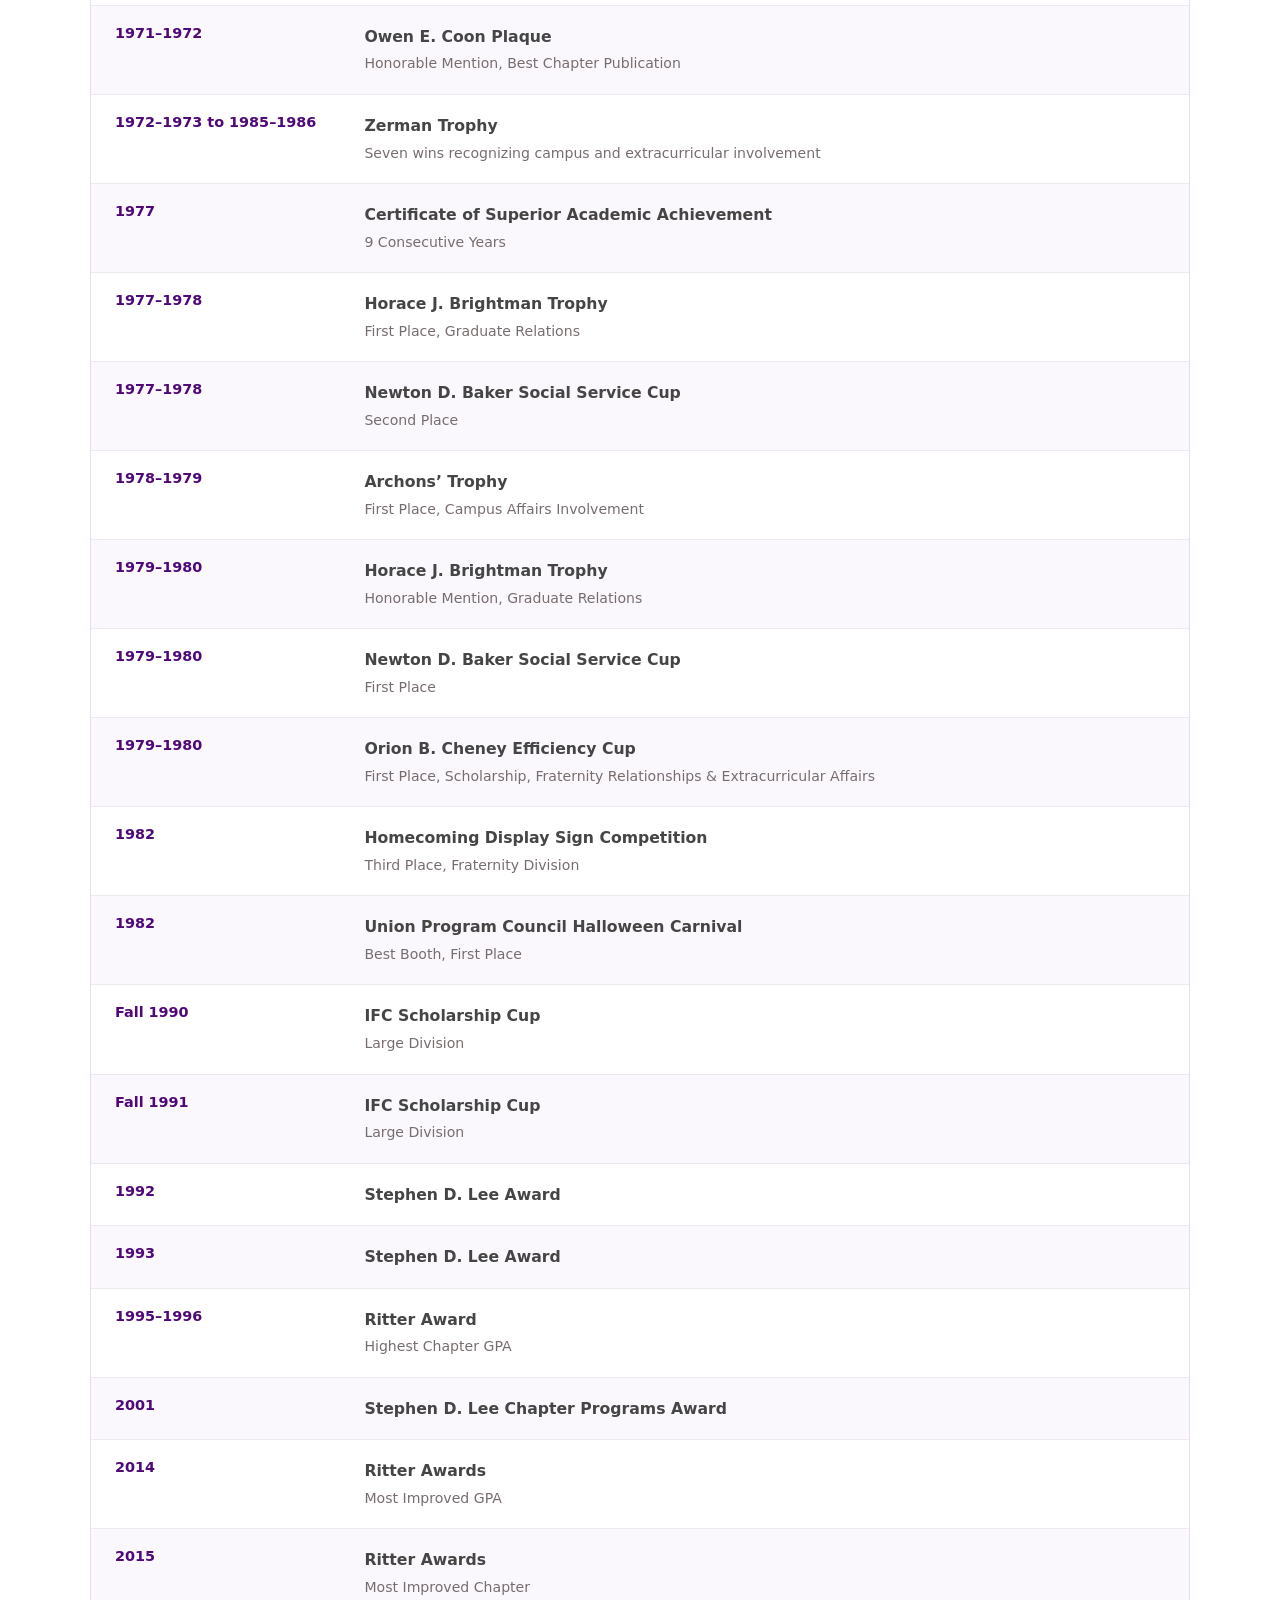
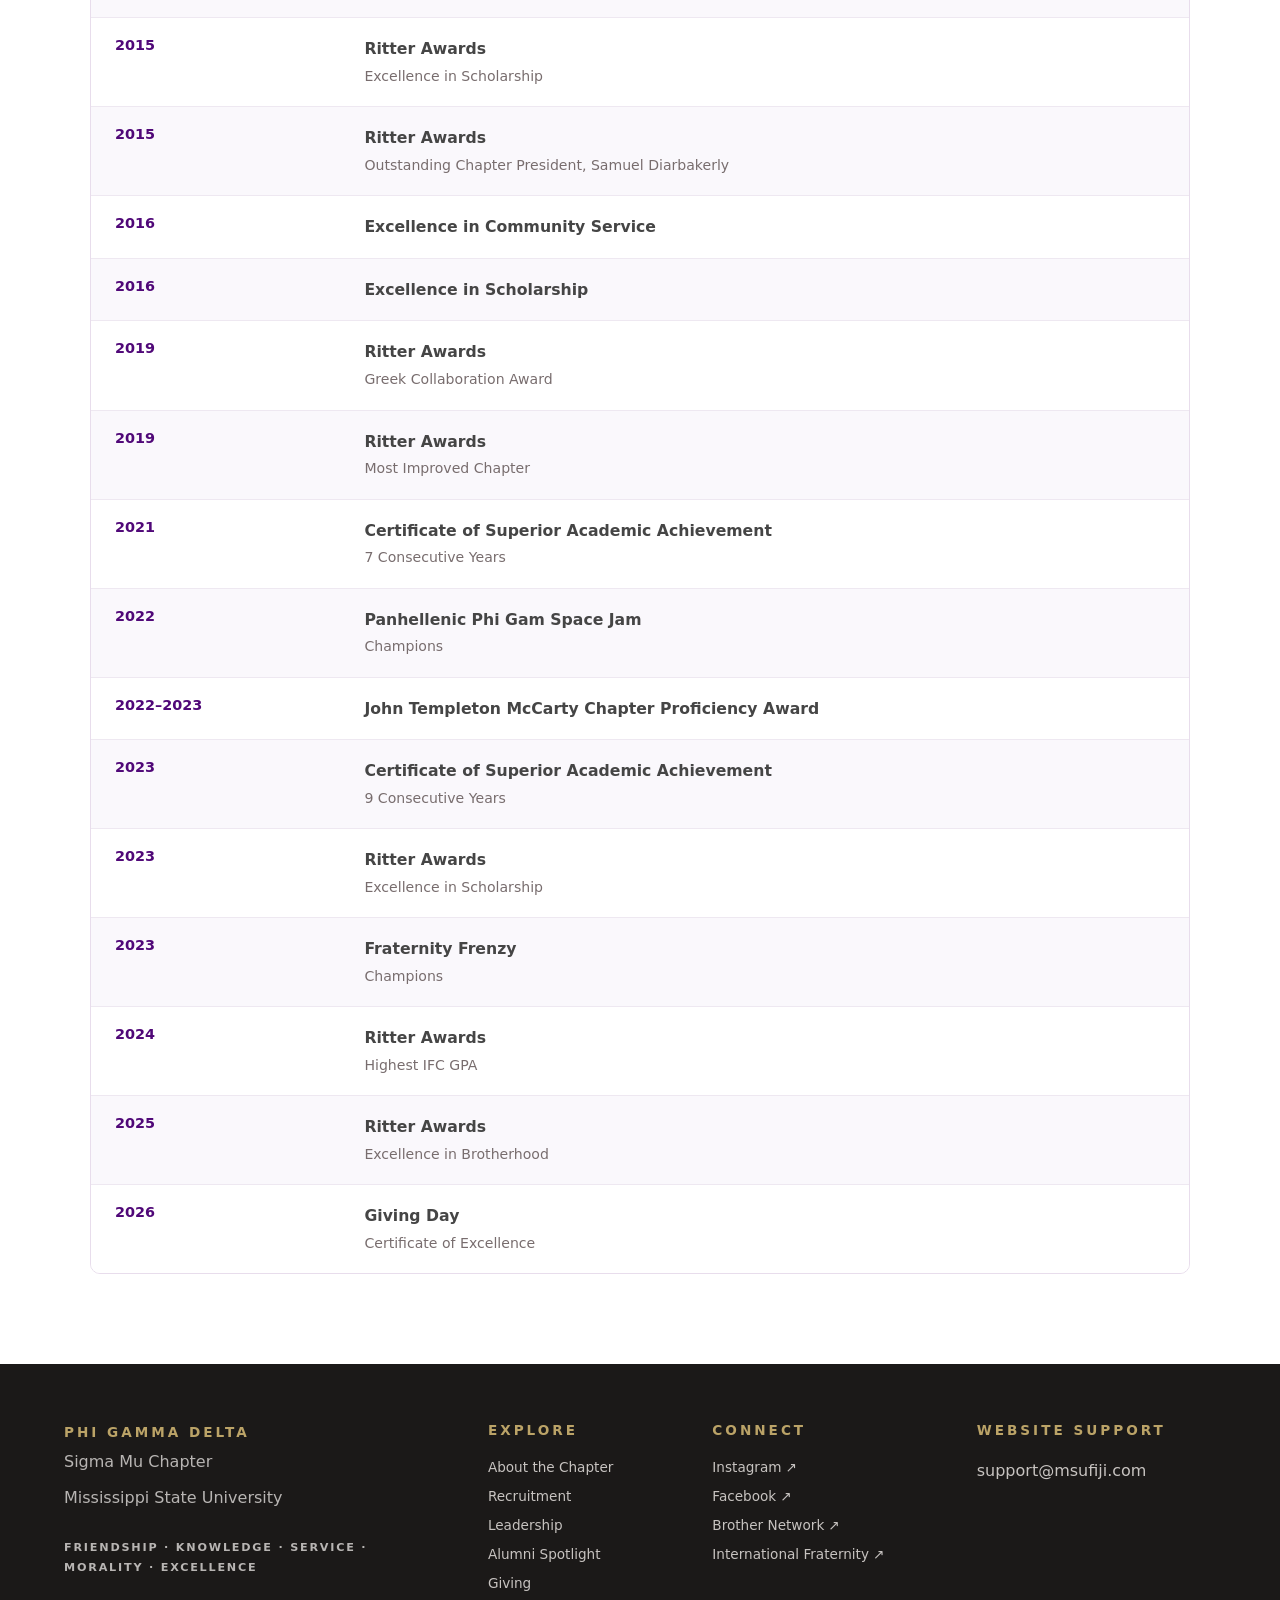
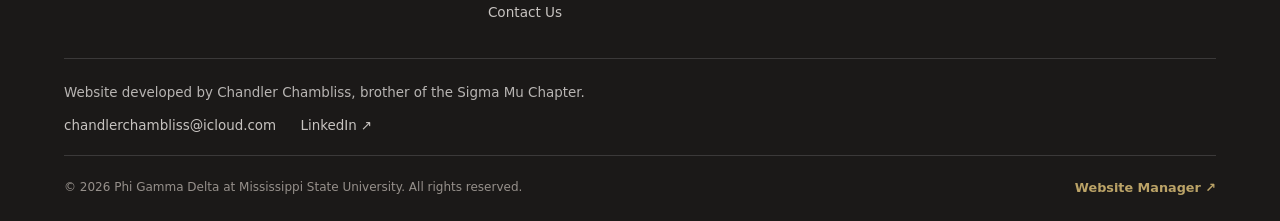
==== commit 58f24cde: "Expand Delta Colony founders roster and correct elected officers" ====
--- a/about.html
+++ b/about.html
@@ -1 +1 @@
-<!doctype html><html lang="en"><head><meta charset="utf-8"><meta name="viewport" content="width=device-width,initial-scale=1"><meta name="theme-color" content="#48206b"><meta name="description" content="Phi Gamma Delta Sigma Mu Chapter at Mississippi State University."><title>About | Phi Gamma Delta · Sigma Mu</title><link rel="stylesheet" href="styles.css?v=20261102-giving1"><link rel="stylesheet" href="site-builder.css"><link rel="icon" type="image/png" href="https://raw.githubusercontent.com/chandrewc/msu-fiji-database/main/Phi%20Gamma%20Delta%20Logo%20Full%20Color%20%28Digital%29%20-%20Icon.png"><link rel="apple-touch-icon" href="https://raw.githubusercontent.com/chandrewc/msu-fiji-database/main/Phi%20Gamma%20Delta%20Logo%20Full%20Color%20%28Digital%29%20-%20Icon.png"></head><body data-page="about"><a class="skip" href="#main">Skip to content</a><div id="site-header"><header class="site-header"><div class="header-inner"><a class="brand" href="index.html"><img class="brand-crest" src="https://raw.githubusercontent.com/chandrewc/msu-fiji-database/main/Phi%20Gamma%20Delta%20Logo%20Full%20Color%20%28Digital%29%20-%20Icon.png" alt="Phi Gamma Delta crest"><span><strong>PHI GAMMA DELTA</strong><small>SIGMA MU · MISSISSIPPI STATE</small></span></a><nav class="site-nav fallback-nav"><a href="index.html">Home</a><a href="about.html">About</a><a href="recruitment.html">Recruitment</a><a href="brotherhood.html">Brotherhood</a><a href="philanthropy.html">Philanthropy</a><a href="leadership.html">Leadership</a><a href="graduates.html">Graduates</a><a href="alumni-spotlight.html">Alumni Spotlight</a><a href="giving.html">Giving</a><a href="contact.html">Contact</a></nav></div></header></div><main id="main"><section class="page-banner"><p class="eyebrow">PHI GAMMA DELTA · SIGMA MU</p><h1>About</h1><p>Learn more about the Sigma Mu Chapter at Mississippi State University.</p></section></main><div id="site-footer"><footer><p>Phi Gamma Delta · Sigma Mu · Not for College Days Alone.</p></footer></div><script src="script.js?v=20261102-giving1" defer></script><script type="module" src="site-pages.js?v=20261102-giving1"></script></body></html>
+<!doctype html><html lang="en"><head><meta charset="utf-8"><meta name="viewport" content="width=device-width,initial-scale=1"><meta name="theme-color" content="#48206b"><meta name="description" content="Phi Gamma Delta Sigma Mu Chapter at Mississippi State University."><title>About | Phi Gamma Delta · Sigma Mu</title><link rel="stylesheet" href="styles.css?v=20261112-colony-founders"><link rel="stylesheet" href="site-builder.css"><link rel="icon" type="image/png" href="https://raw.githubusercontent.com/chandrewc/msu-fiji-database/main/Phi%20Gamma%20Delta%20Logo%20Full%20Color%20%28Digital%29%20-%20Icon.png"><link rel="apple-touch-icon" href="https://raw.githubusercontent.com/chandrewc/msu-fiji-database/main/Phi%20Gamma%20Delta%20Logo%20Full%20Color%20%28Digital%29%20-%20Icon.png"></head><body data-page="about"><a class="skip" href="#main">Skip to content</a><div id="site-header"><header class="site-header"><div class="header-inner"><a class="brand" href="index.html"><img class="brand-crest" src="https://raw.githubusercontent.com/chandrewc/msu-fiji-database/main/Phi%20Gamma%20Delta%20Logo%20Full%20Color%20%28Digital%29%20-%20Icon.png" alt="Phi Gamma Delta crest"><span><strong>PHI GAMMA DELTA</strong><small>SIGMA MU · MISSISSIPPI STATE</small></span></a><nav class="site-nav fallback-nav"><a href="index.html">Home</a><a href="about.html">About</a><a href="recruitment.html">Recruitment</a><a href="brotherhood.html">Brotherhood</a><a href="philanthropy.html">Philanthropy</a><a href="leadership.html">Leadership</a><a href="graduates.html">Graduates</a><a href="alumni-spotlight.html">Alumni Spotlight</a><a href="giving.html">Giving</a><a href="contact.html">Contact</a></nav></div></header></div><main id="main"><section class="page-banner"><p class="eyebrow">PHI GAMMA DELTA · SIGMA MU</p><h1>About</h1><p>Learn more about the Sigma Mu Chapter at Mississippi State University.</p></section></main><div id="site-footer"><footer><p>Phi Gamma Delta · Sigma Mu · Not for College Days Alone.</p></footer></div><script src="script.js?v=20261112-colony-founders" defer></script><script type="module" src="site-pages.js?v=20261102-giving1"></script></body></html>
--- a/styles.css
+++ b/styles.css
@@ -156,3 +156,9 @@
 .giving-funds{display:grid;grid-template-columns:repeat(2,minmax(0,1fr));gap:26px}.fund-card{display:flex;flex-direction:column;border-radius:10px}.fund-card h2{font-size:clamp(2rem,3vw,3rem)}.fund-card ul{padding-left:20px;line-height:1.9;color:var(--ink)}.fund-card .btn{align-self:flex-start;margin-top:auto}.fund-card>p:last-of-type{margin-bottom:28px}.giving-checkout{display:grid;grid-template-columns:1fr 1fr;gap:48px;padding:clamp(24px,4vw,54px);background:var(--lavender);border-radius:12px;scroll-margin-top:30px}.giving-checkout h2{font-size:clamp(2rem,3vw,3rem)}.giving-checkout form{display:grid;gap:18px}.giving-checkout label{display:grid;gap:8px;font-size:.9rem;font-weight:700}.giving-checkout input,.giving-checkout select,.giving-checkout textarea{width:100%;padding:12px;border:1px solid #c9b9d3;border-radius:5px;background:#fff;font:inherit}.giving-checkout button{border:0;cursor:pointer;font:inherit;font-weight:700}.giving-checkout button:disabled{opacity:.6;cursor:wait}.giving-test-notice{padding:16px;background:#fff;border-left:3px solid var(--gold);font-size:.88rem}.alumni-feature{padding:clamp(24px,4vw,54px);border:1px solid var(--border);border-top:4px solid var(--purple);background:#faf8fc;border-radius:10px}.alumni-feature.has-photo{display:grid;grid-template-columns:minmax(230px,.8fr) 1.2fr;gap:clamp(26px,5vw,64px);align-items:start}.alumni-portrait{display:block;width:100%;max-height:600px;object-fit:cover;border-radius:6px}.alumni-copy h2{margin-top:8px}.alumni-class{font-weight:700;color:var(--purple)}.alumni-story{white-space:pre-line}.alumni-copy h3{line-height:1.5}
 @media(min-width:951px) and (max-width:1350px){.header-inner{flex-wrap:wrap}.site-nav{width:100%;justify-content:center;flex-wrap:wrap}}
 @media(max-width:700px){.giving-funds,.giving-checkout,.alumni-feature.has-photo{grid-template-columns:minmax(0,1fr)}.giving-checkout{gap:20px}.alumni-portrait{max-height:440px}}
+
+/* Keep the featured president photo in a centered portrait frame. */
+.cabinet-grid .cabinet-president .chapter-officer-photo{display:block;width:min(100%,240px);height:auto;aspect-ratio:7/8;max-height:none;object-fit:cover;object-position:center bottom;margin:0 auto 24px}
+
+/* Elected offices accompany their founding brothers in the colony roster. */
+.founder-person>div{min-width:0}.founder-person .founder-office{margin:5px 0 0;font-size:.78rem;line-height:1.4;color:var(--purple);font-weight:650}
